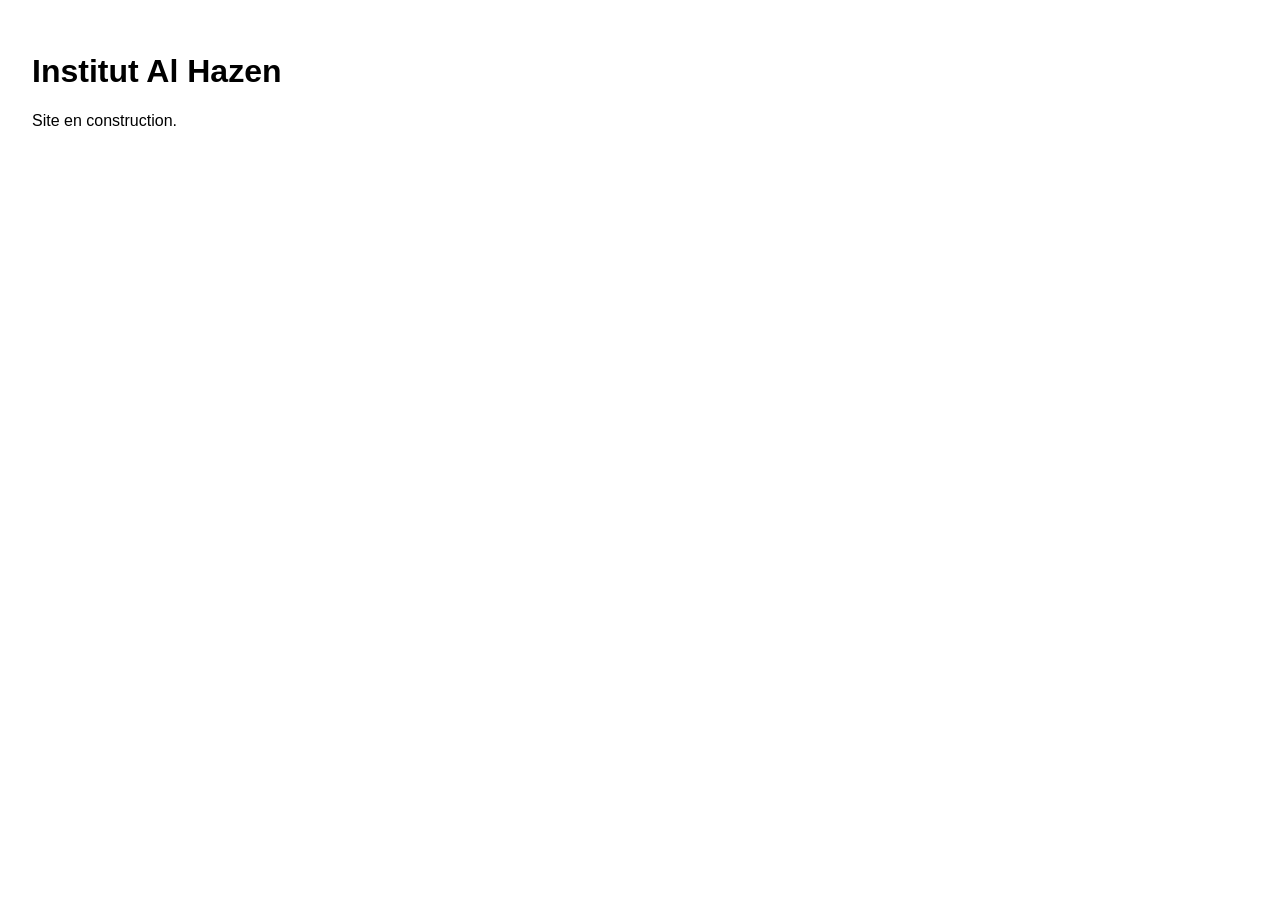
==== index.html @ 48dc9fba "Initial project scaffold" ====
<!DOCTYPE html>
<html lang="fr">
<head>
  <meta charset="UTF-8">
  <meta name="viewport" content="width=device-width, initial-scale=1.0">
  <title>Institut Al Hazen</title>
  <link rel="stylesheet" href="css/style.css">
</head>
<body>
  <h1>Institut Al Hazen</h1>
  <p>Site en construction.</p>
  <script src="js/script.js"></script>
</body>
</html>
---- css/style.css ----
body {
  font-family: sans-serif;
  margin: 0;
  padding: 2rem;
}
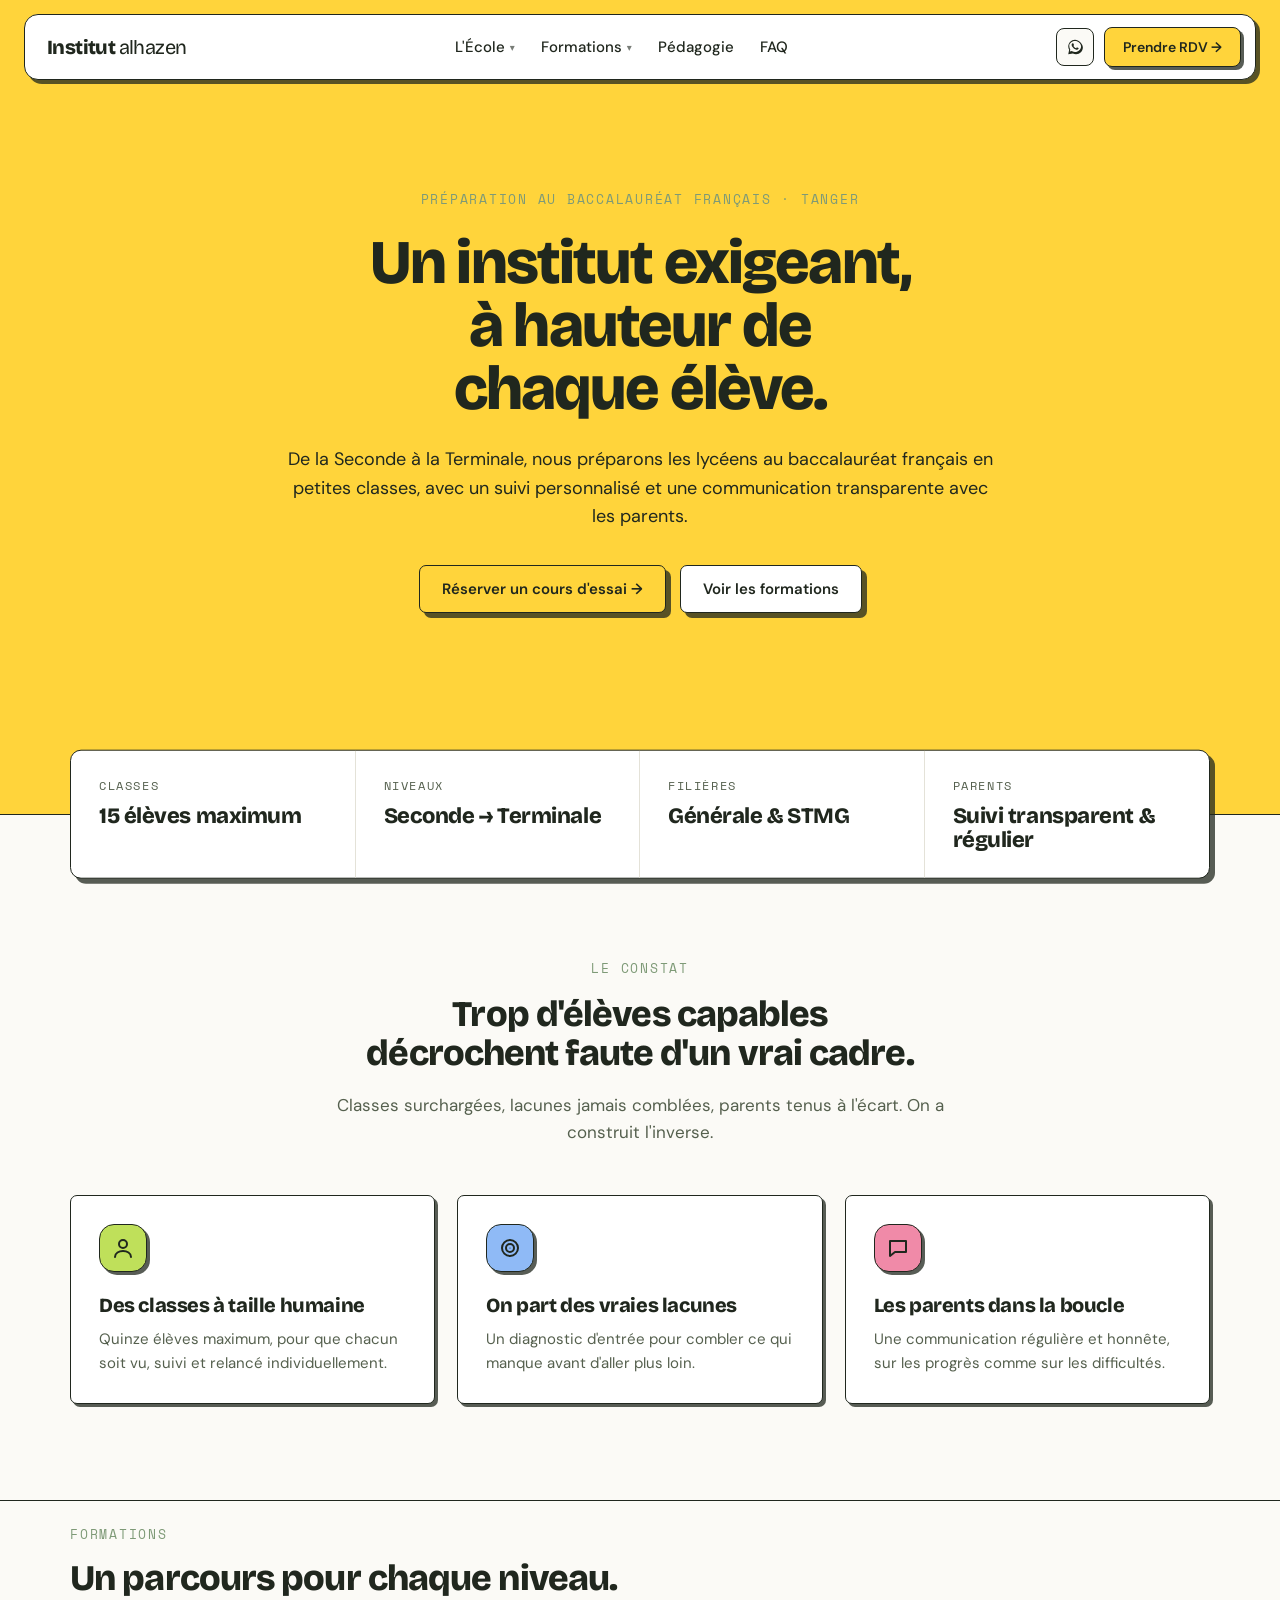
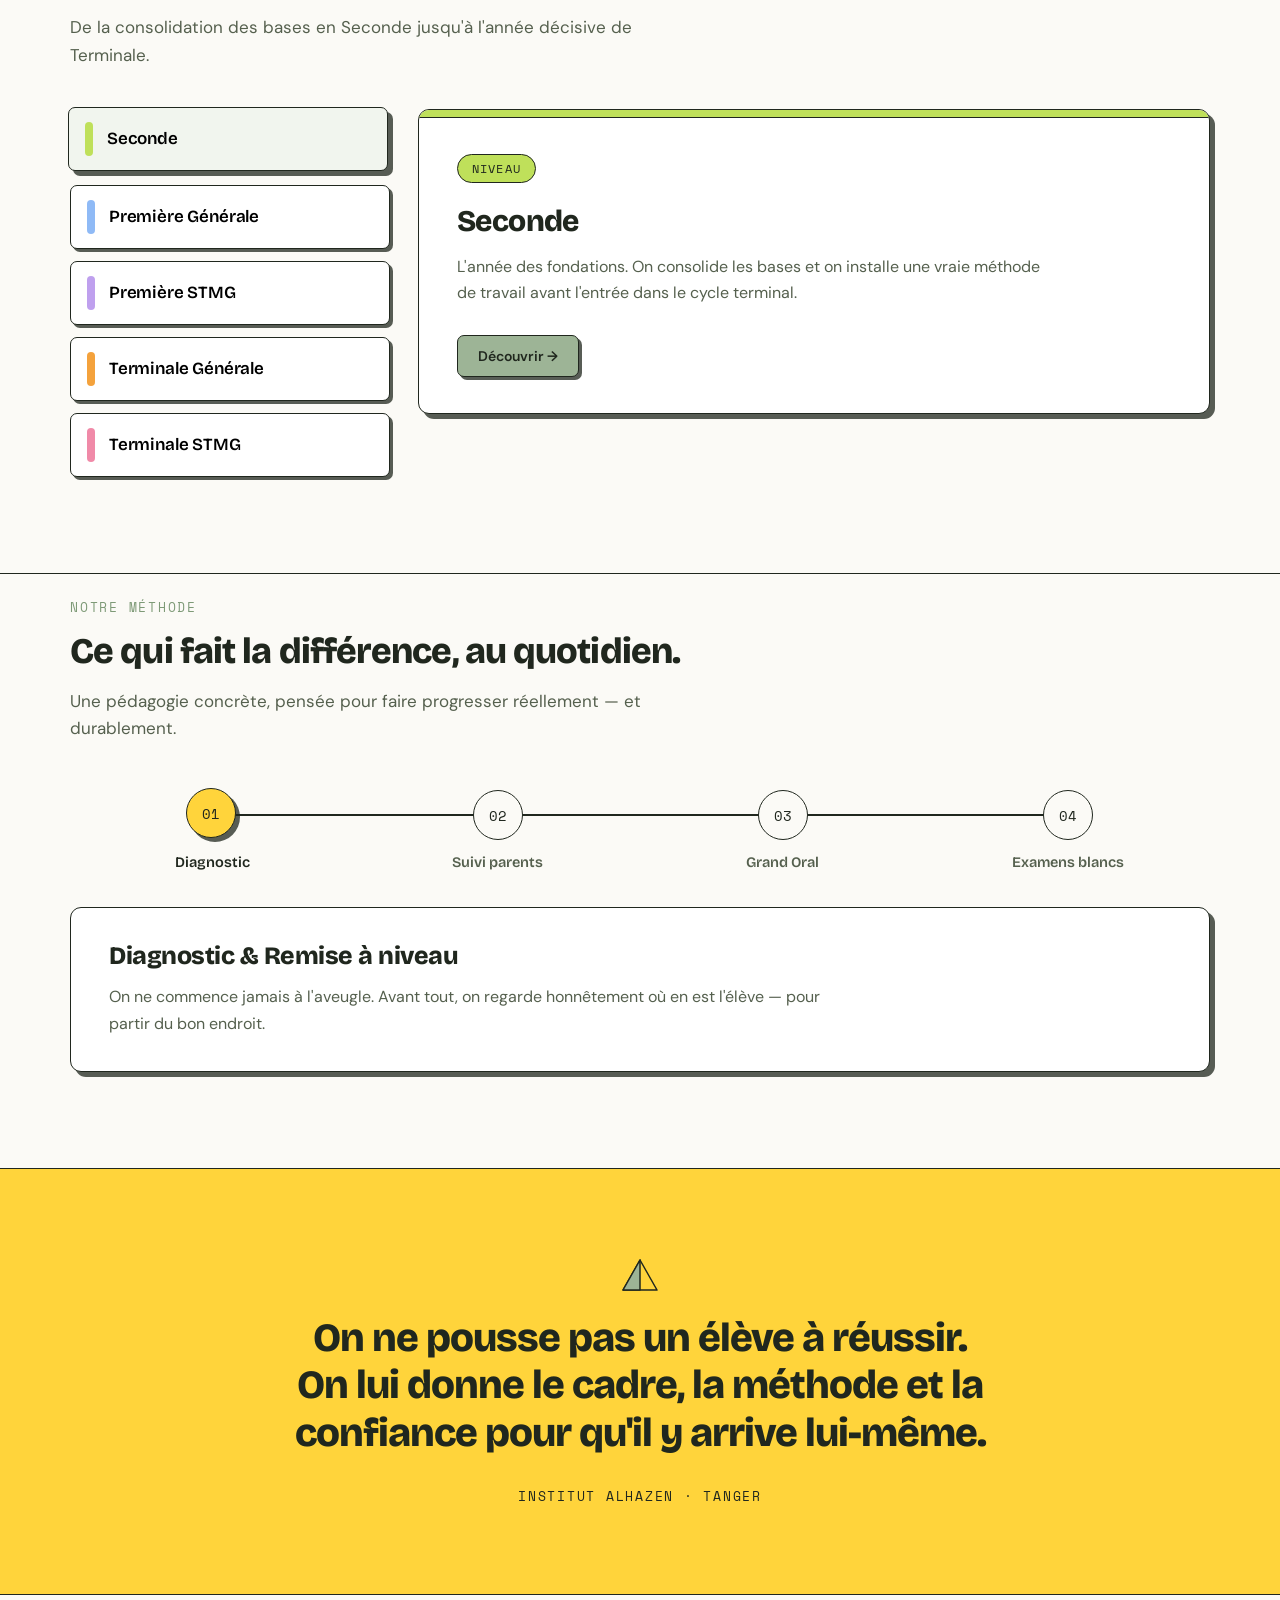
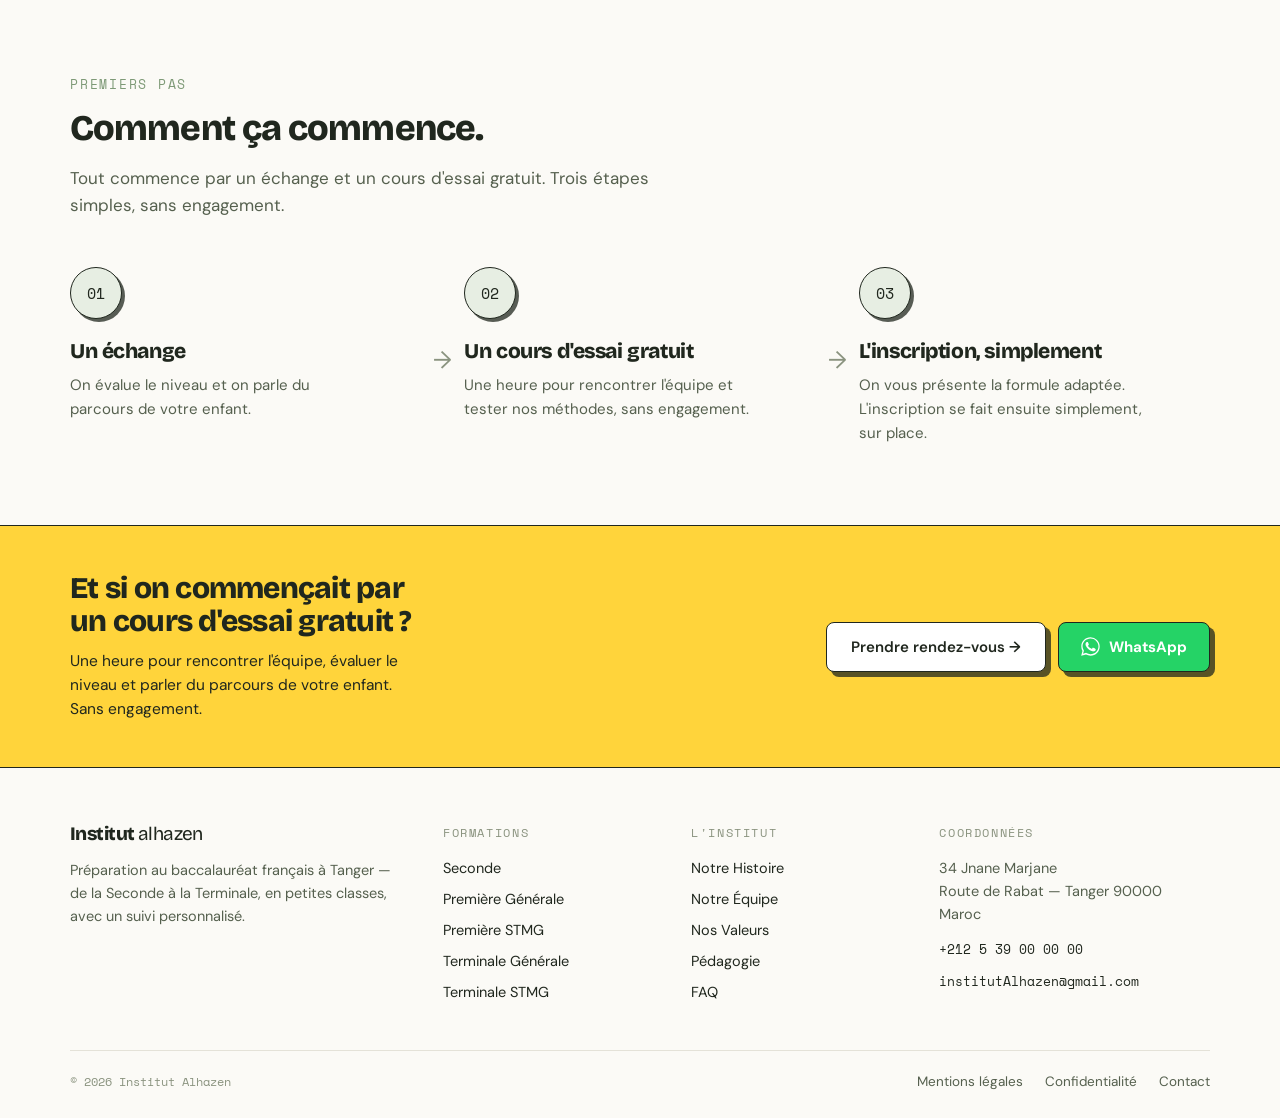
==== commit 4980b5d3: "Implement full site from Claude Design source Converts the 14-page Claude Design canvas export (Inst" ====
--- a/index.html
+++ b/index.html
@@ -1,14 +1,327 @@
 <!DOCTYPE html>
 <html lang="fr">
 <head>
-  <meta charset="UTF-8">
-  <meta name="viewport" content="width=device-width, initial-scale=1.0">
-  <title>Institut Al Hazen</title>
-  <link rel="stylesheet" href="css/style.css">
+<meta charset="utf-8">
+<meta name="viewport" content="width=device-width, initial-scale=1">
+<title>Institut Alhazen — Préparation au baccalauréat français à Tanger</title>
+<link rel="preconnect" href="https://fonts.googleapis.com">
+<link rel="preconnect" href="https://fonts.gstatic.com" crossorigin>
+<link href="https://fonts.googleapis.com/css2?family=Bricolage+Grotesque:opsz,wght@12..96,400;12..96,600;12..96,800&family=DM+Sans:opsz,wght@9..40,300;9..40,400;9..40,500;9..40,700&family=Space+Mono:wght@400;700&display=swap" rel="stylesheet">
+<link rel="stylesheet" href="css/style.css">
 </head>
 <body>
-  <h1>Institut Al Hazen</h1>
-  <p>Site en construction.</p>
-  <script src="js/script.js"></script>
+<div style="min-height:100vh;">
+
+  <!-- ============ HEADER ============ -->
+  <div style="position:sticky;top:0;z-index:50;background:transparent;padding:14px 24px;"><header style="display:flex;align-items:center;justify-content:space-between;gap:24px;padding:12px 14px 12px 22px;background:#FFFFFF;border:1.5px solid #20271E;border-radius:14px;box-shadow:4px 4px 0 rgba(32,39,30,.75);max-width:1300px;margin:0 auto;">
+    <a href="index.html" class="brand" style="display:flex;align-items:center;gap:11px;text-decoration:none;color:#20271E;">
+      <span style="display:inline-flex;align-items:baseline;font-family:'Bricolage Grotesque',sans-serif;line-height:1;letter-spacing:-0.03em;font-size:20px;"><span style="font-weight:800;">Institut&nbsp;</span><span style="font-weight:400;">alhazen</span></span>
+    </a>
+    <nav style="display:flex;align-items:center;gap:26px;">
+      <div class="navdd" style="position:relative;">
+        <a href="ecole.html" class="navdd-trigger" style="display:flex;align-items:center;gap:5px;font-size:15px;font-weight:500;cursor:pointer;color:#20271E;text-decoration:none;">L'École <span class="navdd-caret" style="font-size:10px;opacity:.6;">▾</span></a>
+        <div class="navdd-menu" style="position:absolute;top:100%;left:50%;transform:translateX(-50%) translateY(8px);padding-top:14px;">
+          <div style="background:#FFFFFF;border:1.5px solid #20271E;border-radius:11px;box-shadow:5px 5px 0 rgba(32,39,30,.18);padding:8px;min-width:236px;display:flex;flex-direction:column;gap:2px;">
+            <a href="notre-histoire.html" class="navdd-item" style="display:block;font-family:'DM Sans',sans-serif;font-size:14.5px;font-weight:500;color:#20271E;text-decoration:none;padding:9px 12px;border-radius:7px;white-space:nowrap;">Notre histoire</a>
+            <a href="notre-equipe.html" class="navdd-item" style="display:block;font-family:'DM Sans',sans-serif;font-size:14.5px;font-weight:500;color:#20271E;text-decoration:none;padding:9px 12px;border-radius:7px;white-space:nowrap;">Notre équipe</a>
+            <a href="nos-valeurs.html" class="navdd-item" style="display:block;font-family:'DM Sans',sans-serif;font-size:14.5px;font-weight:500;color:#20271E;text-decoration:none;padding:9px 12px;border-radius:7px;white-space:nowrap;">Nos valeurs</a>
+          </div>
+        </div>
+      </div>
+      <div class="navdd" style="position:relative;">
+        <a href="formations.html" class="navdd-trigger" style="display:flex;align-items:center;gap:5px;font-size:15px;font-weight:500;cursor:pointer;color:#20271E;text-decoration:none;">Formations <span class="navdd-caret" style="font-size:10px;opacity:.6;">▾</span></a>
+        <div class="navdd-menu" style="position:absolute;top:100%;left:50%;transform:translateX(-50%) translateY(8px);padding-top:14px;">
+          <div style="background:#FFFFFF;border:1.5px solid #20271E;border-radius:11px;box-shadow:5px 5px 0 rgba(32,39,30,.18);padding:8px;min-width:236px;display:flex;flex-direction:column;gap:2px;">
+            <a href="formation.html" class="navdd-item" style="display:block;font-family:'DM Sans',sans-serif;font-size:14.5px;font-weight:500;color:#20271E;text-decoration:none;padding:9px 12px;border-radius:7px;white-space:nowrap;">Seconde</a>
+            <a href="formation.html" class="navdd-item" style="display:block;font-family:'DM Sans',sans-serif;font-size:14.5px;font-weight:500;color:#20271E;text-decoration:none;padding:9px 12px;border-radius:7px;white-space:nowrap;">Première</a>
+            <a href="formation.html" class="navdd-item" style="display:block;font-family:'DM Sans',sans-serif;font-size:14.5px;font-weight:500;color:#20271E;text-decoration:none;padding:9px 12px;border-radius:7px;white-space:nowrap;">Terminale</a>
+            <a href="formations.html" class="navdd-item" style="display:block;font-family:'DM Sans',sans-serif;font-size:14.5px;font-weight:500;color:#20271E;text-decoration:none;padding:9px 12px;border-radius:7px;white-space:nowrap;">Toutes les formations</a>
+          </div>
+        </div>
+      </div>
+      <a href="pedagogie.html" style="display:flex;align-items:center;gap:5px;font-size:15px;font-weight:500;cursor:pointer;color:#20271E;text-decoration:none;">Pédagogie</a>
+      <a href="faq.html" style="font-size:15px;font-weight:500;cursor:pointer;color:#20271E;text-decoration:none;">FAQ</a>
+    </nav>
+    <div style="display:flex;align-items:center;gap:10px;">
+        <a href="https://wa.me/212539000000" target="_blank" rel="noopener" class="ghost-ico" title="WhatsApp" aria-label="WhatsApp" style="display:inline-flex;align-items:center;justify-content:center;width:38px;height:38px;background:#FBFAF6;border:1.5px solid #20271E;border-radius:8px;cursor:pointer;text-decoration:none;"><svg width="18" height="18" viewBox="0 0 32 32" fill="#20271E" aria-hidden="true"><path d="M16 3C9.4 3 4 8.4 4 15c0 2.1.6 4.2 1.6 6L4 29l8.2-1.6c1.7.9 3.6 1.4 5.6 1.4h.2c6.6 0 12-5.4 12-12S22.6 3 16 3zm0 21.8c-1.8 0-3.5-.5-5-1.4l-.4-.2-3.7.7.7-3.6-.2-.4c-1-1.6-1.5-3.4-1.5-5.3C5.2 9.9 10 5.2 16 5.2S26.8 9.9 26.8 15 22 24.8 16 24.8z"/><path d="M22.1 17.7c-.3-.2-1.9-.9-2.2-1-.3-.1-.5-.2-.7.2-.2.3-.8 1-.9 1.1-.2.2-.3.2-.6.1-.3-.2-1.4-.5-2.6-1.6-.9-.8-1.6-1.8-1.8-2.2-.2-.3 0-.5.1-.6.1-.1.3-.3.4-.5.1-.2.2-.3.3-.5.1-.2 0-.4 0-.5-.1-.2-.7-1.7-1-2.3-.2-.6-.5-.5-.7-.5h-.6c-.2 0-.5.1-.8.4-.3.3-1 1-1 2.5s1.1 2.9 1.2 3.1c.2.2 2.2 3.3 5.3 4.7.7.3 1.3.5 1.7.6.7.2 1.4.2 1.9.1.6-.1 1.9-.8 2.1-1.5.3-.7.3-1.4.2-1.5-.1-.1-.3-.2-.6-.3z"/></svg></a>
+        <a class="btn-press" href="contact.html" style="font-family:'DM Sans',sans-serif;font-size:14px;font-weight:600;color:#20271E;background:#FFD43B;border:1.5px solid #20271E;border-radius:8px;padding:10px 18px;--s:3px;box-shadow:3px 3px 0 rgba(32,39,30,.75);cursor:pointer;text-decoration:none;">Prendre RDV &rarr;</a>
+      </div>
+  </header></div>
+
+  <!-- ============ HERO ============ -->
+  <section style="background:#FFD43B;border-bottom:1.5px solid #20271E;padding:193px 28px 0;margin-top:-97px;">
+    <div style="max-width:1140px;margin:0 auto;text-align:center;">
+      <div style="font-family:'Space Mono',monospace;font-size:12.5px;text-transform:uppercase;letter-spacing:0.14em;color:#7E9A77;margin-bottom:22px;">Préparation au baccalauréat français · Tanger</div>
+      <h1 style="font-family:'Bricolage Grotesque',sans-serif;font-weight:800;font-size:62px;line-height:1.02;letter-spacing:-0.03em;margin:0 auto;max-width:14ch;text-wrap:balance;">Un institut exigeant, à hauteur de chaque élève.</h1>
+      <p style="font-family:'DM Sans',sans-serif;font-weight:400;font-size:18px;line-height:1.6;color:#20271E;max-width:62ch;margin:24px auto 0;text-wrap:pretty;">De la Seconde à la Terminale, nous préparons les lycéens au baccalauréat français en petites classes, avec un suivi personnalisé et une communication transparente avec les parents.</p>
+      <div style="display:flex;justify-content:center;gap:14px;margin-top:34px;">
+        <a class="btn-press" href="contact.html" style="display:inline-block;text-decoration:none;font-family:'DM Sans',sans-serif;font-size:15px;font-weight:600;color:#20271E;background:#FFD43B;border:1.5px solid #20271E;border-radius:7px;padding:13px 22px;--s:5px;box-shadow:5px 5px 0 rgba(32,39,30,.75);cursor:pointer;">Réserver un cours d'essai →</a>
+        <a class="btn-press" href="formations.html" style="display:inline-block;text-decoration:none;font-family:'DM Sans',sans-serif;font-size:15px;font-weight:600;color:#20271E;background:#FFFFFF;border:1.5px solid #20271E;border-radius:7px;padding:13px 22px;--s:5px;box-shadow:5px 5px 0 rgba(32,39,30,.75);cursor:pointer;">Voir les formations</a>
+      </div>
+    </div>
+    <div style="max-width:1140px;margin:72px auto 0;transform:translateY(50%);">
+      <div style="display:grid;grid-template-columns:repeat(4,1fr);background:#FFFFFF;border:1.5px solid #20271E;border-radius:11px;--s:5px;box-shadow:5px 5px 0 rgba(32,39,30,.75);overflow:hidden;">
+        <div style="padding:26px 28px;border-right:1px solid #E4E2D8;">
+          <div style="font-family:'Space Mono',monospace;font-size:11.5px;text-transform:uppercase;letter-spacing:0.14em;color:#55604E;margin-bottom:10px;">Classes</div>
+          <div style="font-family:'Bricolage Grotesque',sans-serif;font-weight:800;font-size:22px;line-height:1.1;letter-spacing:-0.02em;">15 élèves maximum</div>
+        </div>
+        <div style="padding:26px 28px;border-right:1px solid #E4E2D8;">
+          <div style="font-family:'Space Mono',monospace;font-size:11.5px;text-transform:uppercase;letter-spacing:0.14em;color:#55604E;margin-bottom:10px;">Niveaux</div>
+          <div style="font-family:'Bricolage Grotesque',sans-serif;font-weight:800;font-size:22px;line-height:1.1;letter-spacing:-0.02em;">Seconde → Terminale</div>
+        </div>
+        <div style="padding:26px 28px;border-right:1px solid #E4E2D8;">
+          <div style="font-family:'Space Mono',monospace;font-size:11.5px;text-transform:uppercase;letter-spacing:0.14em;color:#55604E;margin-bottom:10px;">Filières</div>
+          <div style="font-family:'Bricolage Grotesque',sans-serif;font-weight:800;font-size:22px;line-height:1.1;letter-spacing:-0.02em;">Générale &amp; STMG</div>
+        </div>
+        <div style="padding:26px 28px;">
+          <div style="font-family:'Space Mono',monospace;font-size:11.5px;text-transform:uppercase;letter-spacing:0.14em;color:#55604E;margin-bottom:10px;">Parents</div>
+          <div style="font-family:'Bricolage Grotesque',sans-serif;font-weight:800;font-size:22px;line-height:1.1;letter-spacing:-0.02em;">Suivi transparent &amp; régulier</div>
+        </div>
+      </div>
+    </div>
+  </section>
+  <div style="height:120px;"></div>
+
+  <!-- ============ LE CONSTAT ============ -->
+  <section style="padding:24px 28px 96px;">
+    <div style="max-width:760px;margin:0 auto;text-align:center;">
+      <div style="font-family:'Space Mono',monospace;font-size:12.5px;text-transform:uppercase;letter-spacing:0.14em;color:#7E9A77;margin-bottom:18px;">Le constat</div>
+      <h2 style="font-family:'Bricolage Grotesque',sans-serif;font-weight:800;font-size:36px;line-height:1.08;letter-spacing:-0.025em;margin:0;text-wrap:balance;">Trop d'élèves capables décrochent faute d'un vrai cadre.</h2>
+      <p style="font-family:'DM Sans',sans-serif;font-weight:400;font-size:17px;line-height:1.6;color:#55604E;max-width:60ch;margin:18px auto 0;text-wrap:pretty;">Classes surchargées, lacunes jamais comblées, parents tenus à l'écart. On a construit l'inverse.</p>
+    </div>
+    <div style="display:grid;grid-template-columns:repeat(3,1fr);gap:22px;max-width:1140px;margin:48px auto 0;">
+      <div style="background:#FFFFFF;border:1.5px solid #20271E;border-radius:7px;--s:3px;box-shadow:3px 3px 0 rgba(32,39,30,.75);padding:28px;">
+        <div style="display:inline-flex;align-items:center;justify-content:center;width:48px;height:48px;background:#BFE05A;border:1.5px solid #20271E;border-radius:15px;--s:3px;box-shadow:3px 3px 0 rgba(32,39,30,.75);color:#20271E;margin-bottom:22px;">
+          <svg viewBox="0 0 24 24" style="width:24px;height:24px;fill:none;stroke:currentColor;stroke-width:2;stroke-linecap:round;stroke-linejoin:round;"><circle cx="12" cy="8" r="4"/><path d="M4 21c0-4 4-6 8-6s8 2 8 6"/></svg>
+        </div>
+        <h3 style="font-family:'Bricolage Grotesque',sans-serif;font-weight:800;font-size:20px;line-height:1.15;letter-spacing:-0.02em;margin:0 0 10px;">Des classes à taille humaine</h3>
+        <p style="font-family:'DM Sans',sans-serif;font-weight:400;font-size:15px;line-height:1.6;color:#55604E;margin:0;">Quinze élèves maximum, pour que chacun soit vu, suivi et relancé individuellement.</p>
+      </div>
+      <div style="background:#FFFFFF;border:1.5px solid #20271E;border-radius:7px;--s:3px;box-shadow:3px 3px 0 rgba(32,39,30,.75);padding:28px;">
+        <div style="display:inline-flex;align-items:center;justify-content:center;width:48px;height:48px;background:#8FBAF6;border:1.5px solid #20271E;border-radius:15px;--s:3px;box-shadow:3px 3px 0 rgba(32,39,30,.75);color:#20271E;margin-bottom:22px;">
+          <svg viewBox="0 0 24 24" style="width:24px;height:24px;fill:none;stroke:currentColor;stroke-width:2;stroke-linecap:round;stroke-linejoin:round;"><circle cx="12" cy="12" r="8"/><circle cx="12" cy="12" r="4"/><circle cx="12" cy="12" r="0.6" fill="currentColor" stroke="none"/></svg>
+        </div>
+        <h3 style="font-family:'Bricolage Grotesque',sans-serif;font-weight:800;font-size:20px;line-height:1.15;letter-spacing:-0.02em;margin:0 0 10px;">On part des vraies lacunes</h3>
+        <p style="font-family:'DM Sans',sans-serif;font-weight:400;font-size:15px;line-height:1.6;color:#55604E;margin:0;">Un diagnostic d'entrée pour combler ce qui manque avant d'aller plus loin.</p>
+      </div>
+      <div style="background:#FFFFFF;border:1.5px solid #20271E;border-radius:7px;--s:3px;box-shadow:3px 3px 0 rgba(32,39,30,.75);padding:28px;">
+        <div style="display:inline-flex;align-items:center;justify-content:center;width:48px;height:48px;background:#F08AA8;border:1.5px solid #20271E;border-radius:15px;--s:3px;box-shadow:3px 3px 0 rgba(32,39,30,.75);color:#20271E;margin-bottom:22px;">
+          <svg viewBox="0 0 24 24" style="width:24px;height:24px;fill:none;stroke:currentColor;stroke-width:2;stroke-linecap:round;stroke-linejoin:round;"><path d="M4 5h16v11H9l-5 4z"/></svg>
+        </div>
+        <h3 style="font-family:'Bricolage Grotesque',sans-serif;font-weight:800;font-size:20px;line-height:1.15;letter-spacing:-0.02em;margin:0 0 10px;">Les parents dans la boucle</h3>
+        <p style="font-family:'DM Sans',sans-serif;font-weight:400;font-size:15px;line-height:1.6;color:#55604E;margin:0;">Une communication régulière et honnête, sur les progrès comme sur les difficultés.</p>
+      </div>
+    </div>
+  </section>
+
+  <!-- ============ FORMATIONS (interactif) ============ -->
+  <section style="padding:24px 28px 96px;background:#FBFAF6;border-top:1.5px solid #20271E;">
+    <div style="max-width:1140px;margin:0 auto;">
+      <div style="max-width:640px;margin-bottom:40px;">
+        <div style="font-family:'Space Mono',monospace;font-size:12.5px;text-transform:uppercase;letter-spacing:0.14em;color:#7E9A77;margin-bottom:16px;">Formations</div>
+        <h2 style="font-family:'Bricolage Grotesque',sans-serif;font-weight:800;font-size:36px;line-height:1.08;letter-spacing:-0.025em;margin:0;">Un parcours pour chaque niveau.</h2>
+        <p style="font-family:'DM Sans',sans-serif;font-weight:400;font-size:17px;line-height:1.6;color:#55604E;margin:16px 0 0;">De la consolidation des bases en Seconde jusqu'à l'année décisive de Terminale.</p>
+      </div>
+      <div style="display:grid;grid-template-columns:320px 1fr;gap:28px;align-items:start;">
+        <div id="formationsMenu" style="display:flex;flex-direction:column;gap:12px;"></div>
+        <div style="background:#FFFFFF;border:1.5px solid #20271E;border-radius:11px;--s:5px;box-shadow:5px 5px 0 rgba(32,39,30,.75);overflow:hidden;min-height:280px;">
+          <div id="formationPanelBar" style="height:8px;background:#BFE05A;border-bottom:1.5px solid #20271E;"></div>
+          <div style="padding:36px 38px;">
+            <span id="formationPanelBadge" style="display:inline-block;font-family:'Space Mono',monospace;font-size:11.5px;text-transform:uppercase;letter-spacing:0.1em;color:#20271E;background:#BFE05A;border:1.5px solid #20271E;border-radius:999px;padding:5px 14px;margin-bottom:22px;">Niveau</span>
+            <h3 id="formationPanelLabel" style="font-family:'Bricolage Grotesque',sans-serif;font-weight:800;font-size:30px;line-height:1.1;letter-spacing:-0.02em;margin:0 0 16px;"></h3>
+            <p id="formationPanelTagline" style="font-family:'DM Sans',sans-serif;font-weight:400;font-size:16px;line-height:1.65;color:#55604E;margin:0 0 28px;max-width:54ch;"></p>
+            <a class="btn-press" href="formation.html" style="font-family:'DM Sans',sans-serif;font-size:14px;font-weight:600;color:#20271E;background:#9DB496;border:1.5px solid #20271E;border-radius:7px;padding:11px 20px;--s:3px;box-shadow:3px 3px 0 rgba(32,39,30,.75);text-decoration:none;display:inline-block;">Découvrir →</a>
+          </div>
+        </div>
+      </div>
+    </div>
+  </section>
+
+  <!-- ============ NOTRE MÉTHODE (interactif) ============ -->
+  <section style="padding:24px 28px 96px;background:#FBFAF6;border-top:1.5px solid #20271E;">
+    <div style="max-width:1140px;margin:0 auto;">
+      <div style="max-width:640px;margin-bottom:48px;">
+        <div style="font-family:'Space Mono',monospace;font-size:12.5px;text-transform:uppercase;letter-spacing:0.14em;color:#7E9A77;margin-bottom:16px;">Notre méthode</div>
+        <h2 style="font-family:'Bricolage Grotesque',sans-serif;font-weight:800;font-size:36px;line-height:1.08;letter-spacing:-0.025em;margin:0;">Ce qui fait la différence, au quotidien.</h2>
+        <p style="font-family:'DM Sans',sans-serif;font-weight:400;font-size:17px;line-height:1.6;color:#55604E;margin:16px 0 0;">Une pédagogie concrète, pensée pour faire progresser réellement — et durablement.</p>
+      </div>
+      <div style="position:relative;margin-bottom:36px;">
+        <div style="position:absolute;top:24px;left:12%;right:12%;height:2px;background:#20271E;"></div>
+        <div id="methodeSteps" style="display:grid;grid-template-columns:repeat(4,1fr);position:relative;"></div>
+      </div>
+      <div style="background:#FFFFFF;border:1.5px solid #20271E;border-radius:11px;--s:5px;box-shadow:5px 5px 0 rgba(32,39,30,.75);padding:34px 38px;min-height:150px;">
+        <h3 id="methodePanelLabel" style="font-family:'Bricolage Grotesque',sans-serif;font-weight:800;font-size:25px;line-height:1.12;letter-spacing:-0.02em;margin:0 0 14px;"></h3>
+        <p id="methodePanelTagline" style="font-family:'DM Sans',sans-serif;font-weight:400;font-size:16px;line-height:1.65;color:#55604E;margin:0;max-width:66ch;"></p>
+      </div>
+    </div>
+  </section>
+
+  <!-- ============ CITATION ============ -->
+  <section style="background:#FFD43B;border-top:1.5px solid #20271E;border-bottom:1.5px solid #20271E;padding:88px 28px;">
+    <div style="max-width:920px;margin:0 auto;text-align:center;">
+      <div style="display:flex;justify-content:center;margin-bottom:22px;">
+        <svg viewBox="0 0 40 36" style="width:40px;height:36px;" aria-hidden="true">
+          <path d="M20 3 L37 33 H3 Z" fill="none" stroke="#20271E" stroke-width="1.5" stroke-linejoin="round"/>
+          <path d="M20 3 L20 33 H3 Z" fill="#9DB496" stroke="#20271E" stroke-width="1.5" stroke-linejoin="round"/>
+        </svg>
+      </div>
+      <blockquote style="font-family:'Bricolage Grotesque',sans-serif;font-weight:800;font-size:40px;line-height:1.18;letter-spacing:-0.025em;color:#20271E;margin:0;text-wrap:balance;">On ne pousse pas un élève à réussir. On lui donne le cadre, la méthode et la confiance pour qu'il y arrive lui-même.</blockquote>
+      <div style="font-family:'Space Mono',monospace;font-size:12.5px;text-transform:uppercase;letter-spacing:0.14em;color:#20271E;margin-top:30px;">Institut Alhazen · Tanger</div>
+    </div>
+  </section>
+
+  <!-- ============ COMMENT ÇA COMMENCE ============ -->
+  <section style="padding:80px 28px;background:#FBFAF6;">
+    <div style="max-width:1140px;margin:0 auto;">
+      <div style="max-width:640px;margin-bottom:48px;">
+        <div style="font-family:'Space Mono',monospace;font-size:12.5px;text-transform:uppercase;letter-spacing:0.14em;color:#7E9A77;margin-bottom:16px;">Premiers pas</div>
+        <h2 style="font-family:'Bricolage Grotesque',sans-serif;font-weight:800;font-size:36px;line-height:1.08;letter-spacing:-0.025em;margin:0;">Comment ça commence.</h2>
+        <p style="font-family:'DM Sans',sans-serif;font-weight:400;font-size:17px;line-height:1.6;color:#55604E;margin:16px 0 0;">Tout commence par un échange et un cours d'essai gratuit. Trois étapes simples, sans engagement.</p>
+      </div>
+      <div style="display:flex;align-items:flex-start;gap:8px;flex-wrap:wrap;">
+        <div style="flex:1;min-width:200px;">
+          <div style="display:inline-flex;align-items:center;justify-content:center;width:52px;height:52px;border-radius:999px;border:1.5px solid #20271E;background:#E7EEE3;font-family:'Space Mono',monospace;font-size:15px;--s:3px;box-shadow:3px 3px 0 rgba(32,39,30,.75);margin-bottom:20px;">01</div>
+          <h3 style="font-family:'Bricolage Grotesque',sans-serif;font-weight:800;font-size:21px;line-height:1.15;letter-spacing:-0.02em;margin:0 0 10px;">Un échange</h3>
+          <p style="font-family:'DM Sans',sans-serif;font-weight:400;font-size:15px;line-height:1.6;color:#55604E;margin:0;max-width:30ch;">On évalue le niveau et on parle du parcours de votre enfant.</p>
+        </div>
+        <div style="flex:none;align-self:center;font-size:24px;color:#8A937F;padding:0 4px;margin-top:6px;">→</div>
+        <div style="flex:1;min-width:200px;">
+          <div style="display:inline-flex;align-items:center;justify-content:center;width:52px;height:52px;border-radius:999px;border:1.5px solid #20271E;background:#E7EEE3;font-family:'Space Mono',monospace;font-size:15px;--s:3px;box-shadow:3px 3px 0 rgba(32,39,30,.75);margin-bottom:20px;">02</div>
+          <h3 style="font-family:'Bricolage Grotesque',sans-serif;font-weight:800;font-size:21px;line-height:1.15;letter-spacing:-0.02em;margin:0 0 10px;">Un cours d'essai gratuit</h3>
+          <p style="font-family:'DM Sans',sans-serif;font-weight:400;font-size:15px;line-height:1.6;color:#55604E;margin:0;max-width:30ch;">Une heure pour rencontrer l'équipe et tester nos méthodes, sans engagement.</p>
+        </div>
+        <div style="flex:none;align-self:center;font-size:24px;color:#8A937F;padding:0 4px;margin-top:6px;">→</div>
+        <div style="flex:1;min-width:200px;">
+          <div style="display:inline-flex;align-items:center;justify-content:center;width:52px;height:52px;border-radius:999px;border:1.5px solid #20271E;background:#E7EEE3;font-family:'Space Mono',monospace;font-size:15px;--s:3px;box-shadow:3px 3px 0 rgba(32,39,30,.75);margin-bottom:20px;">03</div>
+          <h3 style="font-family:'Bricolage Grotesque',sans-serif;font-weight:800;font-size:21px;line-height:1.15;letter-spacing:-0.02em;margin:0 0 10px;">L'inscription, simplement</h3>
+          <p style="font-family:'DM Sans',sans-serif;font-weight:400;font-size:15px;line-height:1.6;color:#55604E;margin:0;max-width:30ch;">On vous présente la formule adaptée. L'inscription se fait ensuite simplement, sur place.</p>
+        </div>
+      </div>
+    </div>
+  </section>
+
+  <!-- ============ FOOTER ============ -->
+  <footer style="border-top:1.5px solid #20271E;background:#FBFAF6;">
+    <div style="background:#FFD43B;border-bottom:1.5px solid #20271E;padding:46px 28px;">
+      <div style="max-width:1140px;margin:0 auto;display:flex;align-items:center;justify-content:space-between;gap:32px;flex-wrap:wrap;">
+        <div style="max-width:32ch;">
+          <h2 style="font-family:'Bricolage Grotesque',sans-serif;font-weight:800;font-size:30px;line-height:1.08;letter-spacing:-0.025em;color:#20271E;margin:0;text-wrap:balance;">Et si on commen&ccedil;ait par un cours d'essai gratuit&nbsp;?</h2>
+          <p style="font-family:'DM Sans',sans-serif;font-size:15.5px;line-height:1.55;color:#20271E;margin:12px 0 0;text-wrap:pretty;">Une heure pour rencontrer l'&eacute;quipe, &eacute;valuer le niveau et parler du parcours de votre enfant. Sans engagement.</p>
+        </div>
+        <div style="display:flex;gap:12px;flex-wrap:wrap;">
+          <a href="contact.html" class="btn-press" style="display:inline-flex;align-items:center;gap:8px;font-family:'DM Sans',sans-serif;font-size:15px;font-weight:600;color:#20271E;background:#FFFFFF;border:1.5px solid #20271E;border-radius:8px;padding:14px 24px;--s:5px;box-shadow:5px 5px 0 rgba(32,39,30,.75);text-decoration:none;white-space:nowrap;">Prendre rendez-vous &rarr;</a>
+          <a href="https://wa.me/212539000000" target="_blank" rel="noopener" class="btn-press" style="display:inline-flex;align-items:center;gap:9px;font-family:'DM Sans',sans-serif;font-size:15px;font-weight:700;color:#FFFFFF;background:#25D366;border:1.5px solid #20271E;border-radius:8px;padding:14px 22px;--s:5px;box-shadow:5px 5px 0 rgba(32,39,30,.75);text-decoration:none;white-space:nowrap;"><svg viewBox="0 0 32 32" style="width:19px;height:19px;fill:#FFFFFF;"><path d="M16 .4C7.4.4.5 7.3.5 15.9c0 2.8.7 5.4 2 7.8L.3 31.6l8.1-2.1c2.3 1.2 4.9 2 7.6 2h.01c8.6 0 15.5-7 15.5-15.6 0-4.2-1.6-8.1-4.6-11A15.4 15.4 0 0 0 16 .4zm0 28.5h-.01c-2.4 0-4.8-.7-6.9-1.9l-.5-.3-5.1 1.3 1.4-5-.3-.5a12.9 12.9 0 0 1-2-6.9C2.5 8.8 8.6 2.7 16 2.7c3.6 0 6.9 1.4 9.5 3.9 2.5 2.5 3.9 5.9 3.9 9.4 0 7.2-6 13-13.4 13zm7.4-9.7c-.4-.2-2.4-1.2-2.7-1.3-.4-.1-.7-.2-.9.2-.3.4-1 1.3-1.3 1.6-.2.3-.5.3-.9.1-.4-.2-1.7-.6-3.3-2-1.2-1.1-2-2.4-2.3-2.8-.2-.4 0-.6.2-.8.2-.2.4-.5.6-.7.2-.2.3-.4.4-.7.1-.3.1-.5 0-.7-.1-.2-.9-2.2-1.3-3-.3-.8-.7-.7-.9-.7h-.8c-.3 0-.7.1-1.1.5-.4.4-1.5 1.4-1.5 3.5s1.5 4.1 1.7 4.3c.2.3 3 4.6 7.3 6.4 1 .4 1.8.7 2.4.9 1 .3 1.9.3 2.7.2.8-.1 2.4-1 2.8-2 .3-1 .3-1.8.2-2-.1-.2-.4-.3-.8-.5z"></path></svg>WhatsApp</a>
+        </div>
+      </div>
+    </div>
+    <div style="padding:56px 28px 28px;">
+    <div style="max-width:1140px;margin:0 auto;display:grid;grid-template-columns:1.6fr 1fr 1fr 1.3fr;gap:40px;">
+      <div>
+        <div style="display:flex;align-items:center;gap:10px;margin-bottom:16px;">
+          <span style="display:inline-flex;align-items:baseline;font-family:'Bricolage Grotesque',sans-serif;line-height:1;letter-spacing:-0.03em;font-size:19px;"><span style="font-weight:800;">Institut&nbsp;</span><span style="font-weight:400;">alhazen</span></span>
+        </div>
+        <p style="font-family:'DM Sans',sans-serif;font-weight:400;font-size:14.5px;line-height:1.6;color:#55604E;margin:0;max-width:34ch;">Préparation au baccalauréat français à Tanger — de la Seconde à la Terminale, en petites classes, avec un suivi personnalisé.</p>
+      </div>
+      <div>
+        <div style="font-family:'Space Mono',monospace;font-size:11.5px;text-transform:uppercase;letter-spacing:0.14em;color:#8A937F;margin-bottom:16px;">Formations</div>
+        <ul style="list-style:none;margin:0;padding:0;display:flex;flex-direction:column;gap:10px;">
+          <li><a href="formation.html" style="font-family:'DM Sans',sans-serif;font-size:14.5px;color:#20271E;text-decoration:none;">Seconde</a></li>
+          <li><a href="formation.html" style="font-family:'DM Sans',sans-serif;font-size:14.5px;color:#20271E;text-decoration:none;">Première Générale</a></li>
+          <li><a href="formation.html" style="font-family:'DM Sans',sans-serif;font-size:14.5px;color:#20271E;text-decoration:none;">Première STMG</a></li>
+          <li><a href="formation.html" style="font-family:'DM Sans',sans-serif;font-size:14.5px;color:#20271E;text-decoration:none;">Terminale Générale</a></li>
+          <li><a href="formation.html" style="font-family:'DM Sans',sans-serif;font-size:14.5px;color:#20271E;text-decoration:none;">Terminale STMG</a></li>
+        </ul>
+      </div>
+      <div>
+        <div style="font-family:'Space Mono',monospace;font-size:11.5px;text-transform:uppercase;letter-spacing:0.14em;color:#8A937F;margin-bottom:16px;">L'Institut</div>
+        <ul style="list-style:none;margin:0;padding:0;display:flex;flex-direction:column;gap:10px;">
+          <li><a href="notre-histoire.html" style="font-family:'DM Sans',sans-serif;font-size:14.5px;color:#20271E;text-decoration:none;">Notre Histoire</a></li>
+          <li><a href="notre-equipe.html" style="font-family:'DM Sans',sans-serif;font-size:14.5px;color:#20271E;text-decoration:none;">Notre Équipe</a></li>
+          <li><a href="nos-valeurs.html" style="font-family:'DM Sans',sans-serif;font-size:14.5px;color:#20271E;text-decoration:none;">Nos Valeurs</a></li>
+          <li><a href="pedagogie.html" style="font-family:'DM Sans',sans-serif;font-size:14.5px;color:#20271E;text-decoration:none;">Pédagogie</a></li>
+          <li><a href="faq.html" style="font-family:'DM Sans',sans-serif;font-size:14.5px;color:#20271E;text-decoration:none;">FAQ</a></li>
+        </ul>
+      </div>
+      <div>
+        <div style="font-family:'Space Mono',monospace;font-size:11.5px;text-transform:uppercase;letter-spacing:0.14em;color:#8A937F;margin-bottom:16px;">Coordonnées</div>
+        <div style="font-family:'DM Sans',sans-serif;font-size:14.5px;line-height:1.6;color:#55604E;display:flex;flex-direction:column;gap:12px;">
+          <span>34 Jnane Marjane<br>Route de Rabat — Tanger 90000<br>Maroc</span>
+          <span style="font-family:'Space Mono',monospace;font-size:13px;color:#20271E;">+212 5 39 00 00 00</span>
+          <span style="font-family:'Space Mono',monospace;font-size:13px;color:#20271E;">institutAlhazen&#8203;@gmail.com</span>
+        </div>
+      </div>
+    </div>
+    <div style="max-width:1140px;margin:48px auto 0;padding-top:22px;border-top:1px solid #E4E2D8;display:flex;justify-content:space-between;flex-wrap:wrap;gap:14px;">
+      <span style="font-family:'Space Mono',monospace;font-size:12px;color:#8A937F;">© 2026 Institut Alhazen</span>
+      <div style="display:flex;gap:22px;">
+        <a href="#" style="font-family:'DM Sans',sans-serif;font-size:13.5px;color:#55604E;text-decoration:none;">Mentions légales</a>
+        <a href="#" style="font-family:'DM Sans',sans-serif;font-size:13.5px;color:#55604E;text-decoration:none;">Confidentialité</a>
+        <a href="contact.html" style="font-family:'DM Sans',sans-serif;font-size:13.5px;color:#55604E;text-decoration:none;">Contact</a>
+      </div>
+    </div>
+  </div></footer>
+
+</div>
+
+<script>
+const NIVEAUX = [
+  { num: "01", label: "Seconde",            accent: "#BFE05A", tagline: "L'année des fondations. On consolide les bases et on installe une vraie méthode de travail avant l'entrée dans le cycle terminal." },
+  { num: "02", label: "Première Générale",  accent: "#8FBAF6", tagline: "Le moment de la spécialisation. On maîtrise les spécialités choisies et on prépare sereinement les épreuves anticipées et le Grand Oral." },
+  { num: "03", label: "Première STMG",      accent: "#BFA0EE", tagline: "La voie du management et de la gestion. Une filière concrète, encadrée avec rigueur et clarté pour des élèves qui veulent du sens." },
+  { num: "04", label: "Terminale Générale", accent: "#F4A23C", tagline: "L'année décisive. Examens blancs, Grand Oral, accompagnement Parcoursup : on prépare chaque épreuve sérieusement, sans rien laisser au hasard." },
+  { num: "05", label: "Terminale STMG",     accent: "#F08AA8", tagline: "Finaliser le parcours STMG, réussir le bac et préparer sereinement l'entrée dans le supérieur." },
+];
+let formationActive = 0;
+const formationsMenu = document.getElementById('formationsMenu');
+function renderFormationsMenu() {
+  formationsMenu.innerHTML = '';
+  NIVEAUX.forEach((n, i) => {
+    const on = i === formationActive;
+    const btn = document.createElement('button');
+    btn.style.cssText = `display:flex;align-items:center;gap:14px;padding:14px 16px;cursor:pointer;border:1.5px solid #20271E;border-radius:7px;font-family:'DM Sans',sans-serif;background:${on ? '#F1F5EE' : '#FFFFFF'};box-shadow:${on ? '5px 5px 0 rgba(32,39,30,.75)' : '3px 3px 0 rgba(32,39,30,.75)'};transform:${on ? 'translate(-2px,-2px)' : 'none'};transition:all .14s cubic-bezier(.2,.8,.2,1);`;
+    btn.innerHTML = `<span style="width:8px;height:34px;border-radius:4px;flex:none;background:${n.accent};"></span><span style="font-family:'Bricolage Grotesque',sans-serif;font-weight:600;font-size:17px;letter-spacing:-0.01em;text-align:left;">${n.label}</span>`;
+    btn.addEventListener('mouseenter', () => { formationActive = i; renderFormationsMenu(); renderFormationPanel(); });
+    btn.addEventListener('click', () => { formationActive = i; renderFormationsMenu(); renderFormationPanel(); });
+    formationsMenu.appendChild(btn);
+  });
+}
+function renderFormationPanel() {
+  const n = NIVEAUX[formationActive];
+  document.getElementById('formationPanelBar').style.background = n.accent;
+  document.getElementById('formationPanelBadge').style.background = n.accent;
+  document.getElementById('formationPanelLabel').textContent = n.label;
+  document.getElementById('formationPanelTagline').textContent = n.tagline;
+}
+renderFormationsMenu();
+renderFormationPanel();
+
+const PILIERS = [
+  { num: "01", label: "Diagnostic & Remise à niveau", short: "Diagnostic",     tagline: "On ne commence jamais à l'aveugle. Avant tout, on regarde honnêtement où en est l'élève — pour partir du bon endroit." },
+  { num: "02", label: "Suivi des Parents",            short: "Suivi parents", tagline: "Vous n'avez pas à deviner ce qui se passe. On vous tient au courant, clairement et régulièrement, sans que vous ayez à le demander." },
+  { num: "03", label: "Grand Oral & Parcoursup",      short: "Grand Oral",    tagline: "Le bac n'est pas la fin du parcours. On prépare aussi l'après : prendre la parole avec assurance et construire un dossier qui ouvre des portes." },
+  { num: "04", label: "Examens Blancs",               short: "Examens blancs",tagline: "Le jour du bac ne doit surprendre personne. On reproduit les conditions réelles bien avant, pour que l'épreuve devienne une formalité." },
+];
+let methodeActive = 0;
+const methodeSteps = document.getElementById('methodeSteps');
+const sectionBg = "#FFD43B";
+function renderMethodeSteps() {
+  methodeSteps.innerHTML = '';
+  PILIERS.forEach((p, i) => {
+    const on = i === methodeActive;
+    const btn = document.createElement('button');
+    btn.style.cssText = 'display:flex;flex-direction:column;align-items:center;gap:14px;background:transparent;border:none;cursor:pointer;padding:0;';
+    btn.innerHTML = `<span style="display:inline-flex;align-items:center;justify-content:center;width:50px;height:50px;border-radius:999px;border:1.5px solid #20271E;font-family:'Space Mono',monospace;font-size:14px;color:#20271E;background:${on ? sectionBg : '#FBFAF6'};box-shadow:${on ? '4px 4px 0 rgba(32,39,30,.75)' : 'none'};transform:${on ? 'translate(-2px,-2px)' : 'none'};transition:all .14s cubic-bezier(.2,.8,.2,1);">${p.num}</span><span style="font-family:'Bricolage Grotesque',sans-serif;font-weight:600;font-size:14.5px;line-height:1.2;text-align:center;max-width:16ch;color:${on ? '#20271E' : '#55604E'};">${p.short}</span>`;
+    btn.addEventListener('click', () => { methodeActive = i; renderMethodeSteps(); renderMethodePanel(); });
+    methodeSteps.appendChild(btn);
+  });
+}
+function renderMethodePanel() {
+  const p = PILIERS[methodeActive];
+  document.getElementById('methodePanelLabel').textContent = p.label;
+  document.getElementById('methodePanelTagline').textContent = p.tagline;
+}
+renderMethodeSteps();
+renderMethodePanel();
+</script>
 </body>
 </html>
--- a/css/style.css
+++ b/css/style.css
@@ -1,5 +1,28 @@
-body {
-  font-family: sans-serif;
-  margin: 0;
-  padding: 2rem;
-}
+*{box-sizing:border-box;}
+body{margin:0;background:#FBFAF6;font-family:'DM Sans',system-ui,sans-serif;color:#20271E;}
+
+@keyframes hdrFadeIn{from{opacity:0;transform:translateY(-14px)}to{opacity:1;transform:none}}
+header{animation:hdrFadeIn .5s cubic-bezier(.2,.8,.2,1) both;}
+.brand .brand-tile{transition:transform .4s cubic-bezier(.34,1.56,.64,1);}
+.brand:hover .brand-tile{transform:rotate(-8deg) scale(1.08);}
+header nav>a{position:relative;}
+header nav>a::after{content:"";position:absolute;left:0;right:0;bottom:-5px;height:2px;background:#20271E;border-radius:2px;transform:scaleX(0);transform-origin:left;transition:transform .28s cubic-bezier(.2,.8,.2,1);}
+header nav>a:hover::after{transform:scaleX(1);}
+.navdd-trigger{transition:opacity .2s ease;}
+.navdd-menu{opacity:0;visibility:hidden;transition:opacity .22s ease .4s,visibility 0s linear .62s,transform .22s cubic-bezier(.2,.8,.2,1) .4s;z-index:60;}
+.navdd:hover .navdd-menu{opacity:1;visibility:visible;transform:translateX(-50%) translateY(0);transition:opacity .2s ease,visibility 0s,transform .2s cubic-bezier(.2,.8,.2,1);}
+.navdd-caret{transition:transform .25s cubic-bezier(.2,.8,.2,1);display:inline-block;}
+.navdd:hover .navdd-caret{transform:rotate(180deg);}
+.navdd-item{transition:background-color .15s ease,padding-left .15s ease;}
+.navdd-item:hover{background:#FFD43B;padding-left:18px!important;}
+.btn-press{transition:transform .13s cubic-bezier(.3,.7,.4,1),box-shadow .13s cubic-bezier(.3,.7,.4,1)!important;}
+.btn-press:hover{transform:translate(calc(var(--s,4px)*.78),calc(var(--s,4px)*.78));box-shadow:calc(var(--s,4px)*.22) calc(var(--s,4px)*.22) 0 rgba(32,39,30,.75)!important;}
+.btn-press:active{transform:translate(var(--s,4px),var(--s,4px));box-shadow:0 0 0 rgba(32,39,30,.75)!important;}
+.btn-ghost{transition:background-color .18s ease,transform .13s cubic-bezier(.3,.7,.4,1)!important;}
+.btn-ghost:hover{background:#EFF2EC!important;transform:translateY(-1px);}
+.ghost-ico{transition:background-color .18s ease,transform .13s cubic-bezier(.3,.7,.4,1);}
+.ghost-ico:hover{background:#EFF2EC;transform:translateY(-1px);}
+input::placeholder,textarea::placeholder{color:#9AA394;}
+[data-reveal]{opacity:0;transform:translateY(22px);transition:opacity .7s cubic-bezier(.2,.8,.2,1),transform .7s cubic-bezier(.2,.8,.2,1);}
+[data-reveal][data-on]{opacity:1;transform:none;}
+@media (prefers-reduced-motion:reduce){header{animation:none!important}*{transition:none!important}}
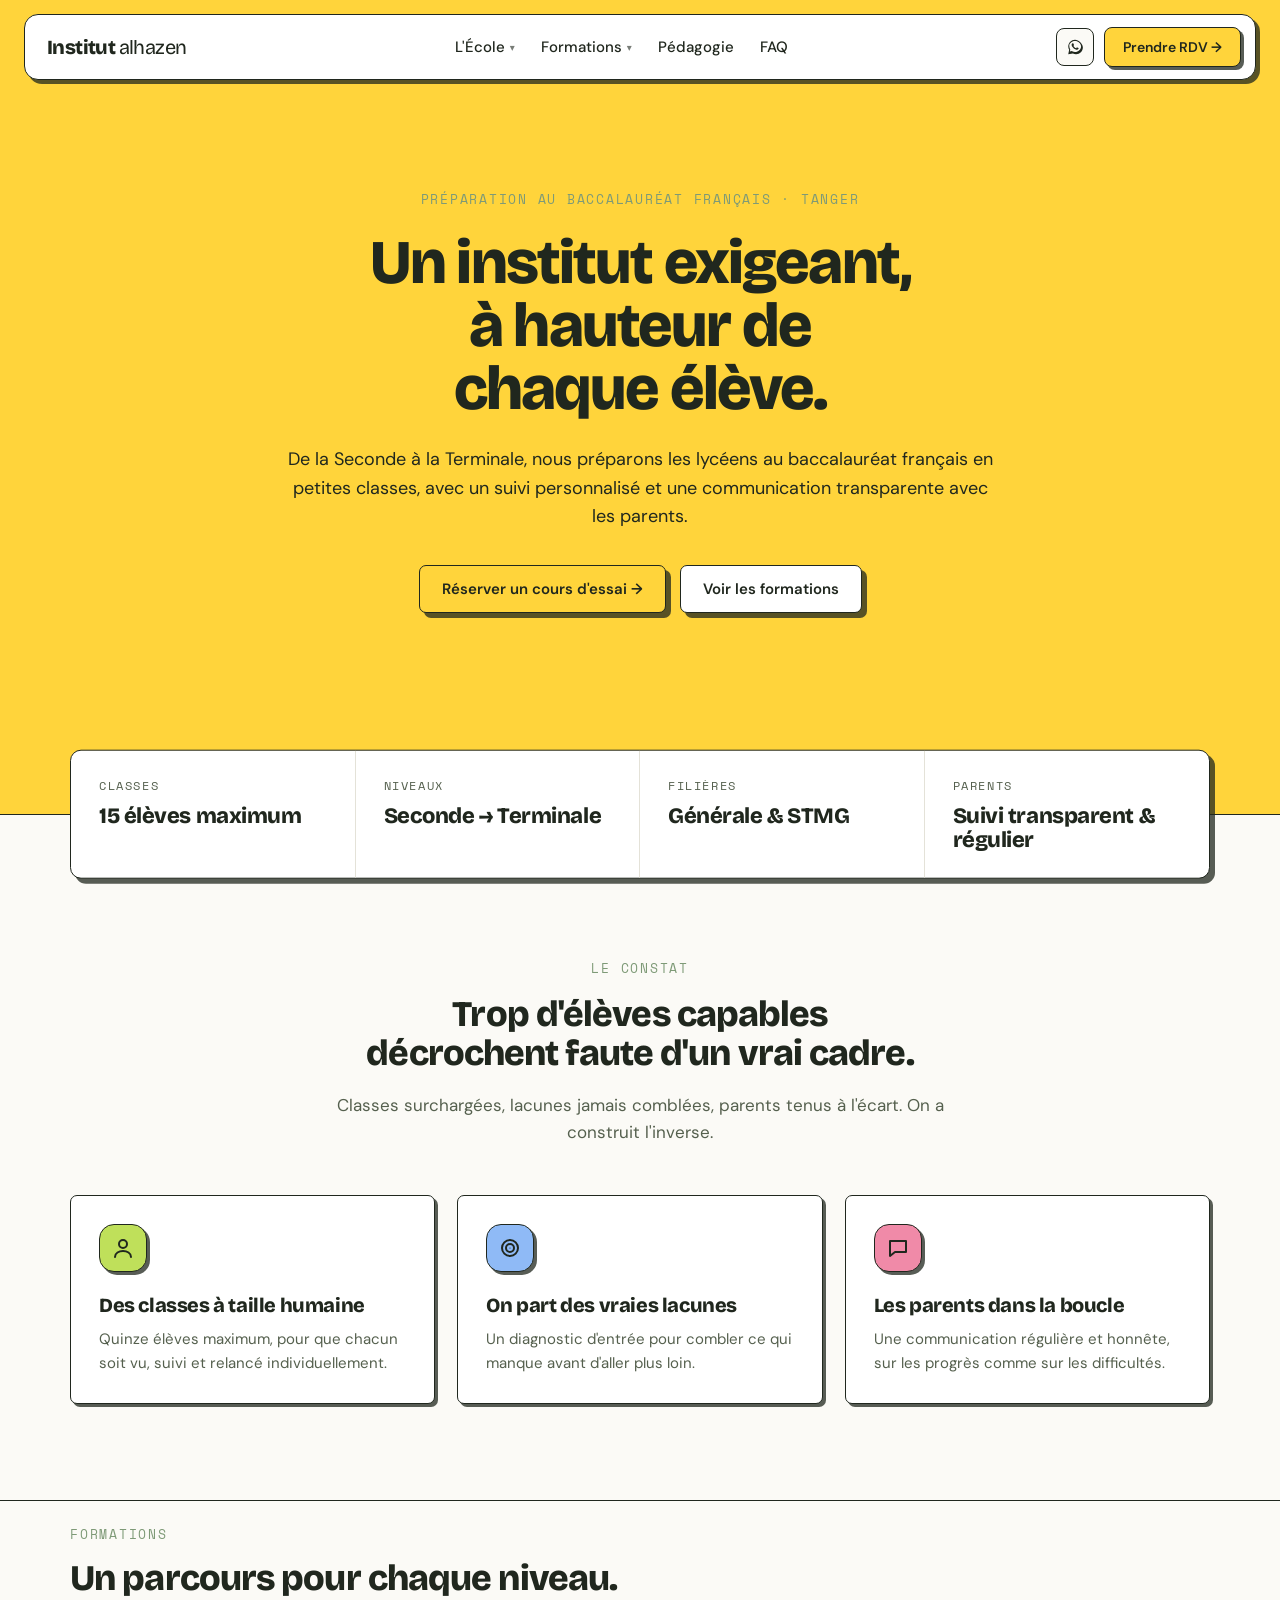
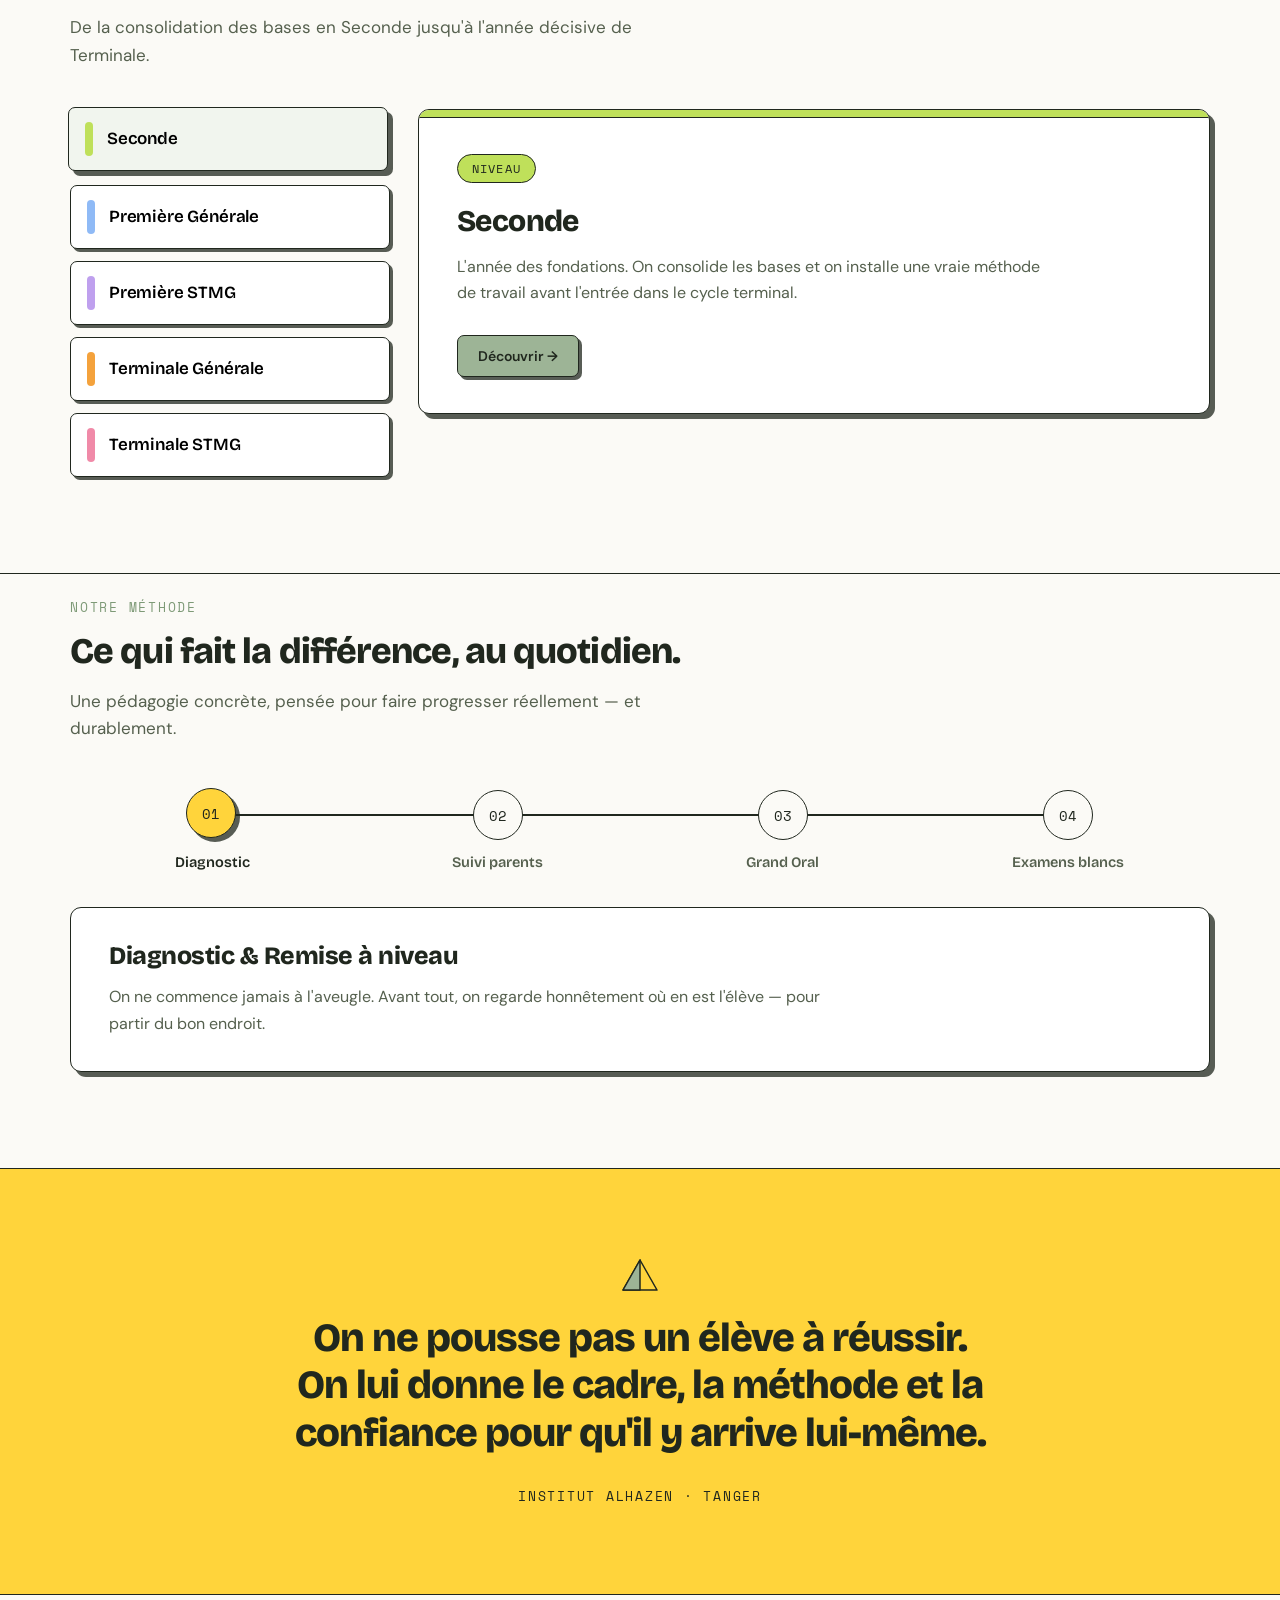
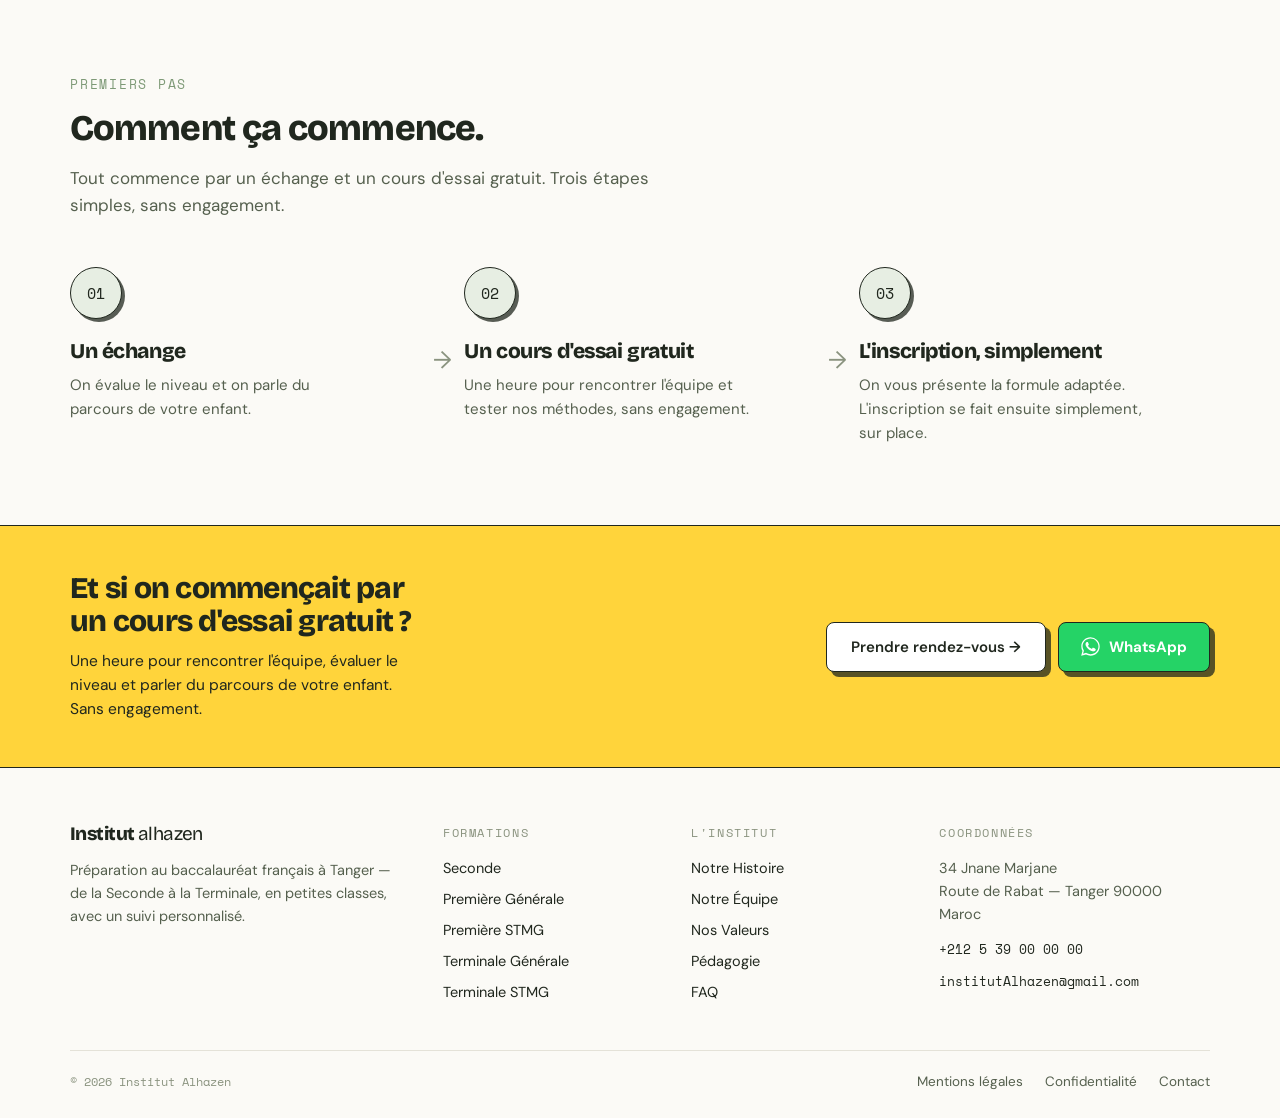
==== commit 5d8bbbf4: "Add responsive CSS and mobile hamburger nav" ====
--- a/index.html
+++ b/index.html
@@ -8,6 +8,7 @@
 <link rel="preconnect" href="https://fonts.gstatic.com" crossorigin>
 <link href="https://fonts.googleapis.com/css2?family=Bricolage+Grotesque:opsz,wght@12..96,400;12..96,600;12..96,800&family=DM+Sans:opsz,wght@9..40,300;9..40,400;9..40,500;9..40,700&family=Space+Mono:wght@400;700&display=swap" rel="stylesheet">
 <link rel="stylesheet" href="css/style.css">
+<link rel="stylesheet" href="css/responsive.css">
 </head>
 <body>
 <div style="min-height:100vh;">
@@ -49,18 +50,18 @@
   </header></div>
 
   <!-- ============ HERO ============ -->
-  <section style="background:#FFD43B;border-bottom:1.5px solid #20271E;padding:193px 28px 0;margin-top:-97px;">
+  <section class="rsp-hero-section" style="background:#FFD43B;border-bottom:1.5px solid #20271E;padding:193px 28px 0;margin-top:-97px;">
     <div style="max-width:1140px;margin:0 auto;text-align:center;">
       <div style="font-family:'Space Mono',monospace;font-size:12.5px;text-transform:uppercase;letter-spacing:0.14em;color:#7E9A77;margin-bottom:22px;">Préparation au baccalauréat français · Tanger</div>
-      <h1 style="font-family:'Bricolage Grotesque',sans-serif;font-weight:800;font-size:62px;line-height:1.02;letter-spacing:-0.03em;margin:0 auto;max-width:14ch;text-wrap:balance;">Un institut exigeant, à hauteur de chaque élève.</h1>
+      <h1 class="rsp-h1" style="font-family:'Bricolage Grotesque',sans-serif;font-weight:800;font-size:62px;line-height:1.02;letter-spacing:-0.03em;margin:0 auto;max-width:14ch;text-wrap:balance;">Un institut exigeant, à hauteur de chaque élève.</h1>
       <p style="font-family:'DM Sans',sans-serif;font-weight:400;font-size:18px;line-height:1.6;color:#20271E;max-width:62ch;margin:24px auto 0;text-wrap:pretty;">De la Seconde à la Terminale, nous préparons les lycéens au baccalauréat français en petites classes, avec un suivi personnalisé et une communication transparente avec les parents.</p>
-      <div style="display:flex;justify-content:center;gap:14px;margin-top:34px;">
+      <div class="rsp-hero-cta" style="display:flex;justify-content:center;gap:14px;margin-top:34px;">
         <a class="btn-press" href="contact.html" style="display:inline-block;text-decoration:none;font-family:'DM Sans',sans-serif;font-size:15px;font-weight:600;color:#20271E;background:#FFD43B;border:1.5px solid #20271E;border-radius:7px;padding:13px 22px;--s:5px;box-shadow:5px 5px 0 rgba(32,39,30,.75);cursor:pointer;">Réserver un cours d'essai →</a>
         <a class="btn-press" href="formations.html" style="display:inline-block;text-decoration:none;font-family:'DM Sans',sans-serif;font-size:15px;font-weight:600;color:#20271E;background:#FFFFFF;border:1.5px solid #20271E;border-radius:7px;padding:13px 22px;--s:5px;box-shadow:5px 5px 0 rgba(32,39,30,.75);cursor:pointer;">Voir les formations</a>
       </div>
     </div>
     <div style="max-width:1140px;margin:72px auto 0;transform:translateY(50%);">
-      <div style="display:grid;grid-template-columns:repeat(4,1fr);background:#FFFFFF;border:1.5px solid #20271E;border-radius:11px;--s:5px;box-shadow:5px 5px 0 rgba(32,39,30,.75);overflow:hidden;">
+      <div class="rsp-stats-bandeau" style="display:grid;grid-template-columns:repeat(4,1fr);background:#FFFFFF;border:1.5px solid #20271E;border-radius:11px;--s:5px;box-shadow:5px 5px 0 rgba(32,39,30,.75);overflow:hidden;">
         <div style="padding:26px 28px;border-right:1px solid #E4E2D8;">
           <div style="font-family:'Space Mono',monospace;font-size:11.5px;text-transform:uppercase;letter-spacing:0.14em;color:#55604E;margin-bottom:10px;">Classes</div>
           <div style="font-family:'Bricolage Grotesque',sans-serif;font-weight:800;font-size:22px;line-height:1.1;letter-spacing:-0.02em;">15 élèves maximum</div>
@@ -86,10 +87,10 @@
   <section style="padding:24px 28px 96px;">
     <div style="max-width:760px;margin:0 auto;text-align:center;">
       <div style="font-family:'Space Mono',monospace;font-size:12.5px;text-transform:uppercase;letter-spacing:0.14em;color:#7E9A77;margin-bottom:18px;">Le constat</div>
-      <h2 style="font-family:'Bricolage Grotesque',sans-serif;font-weight:800;font-size:36px;line-height:1.08;letter-spacing:-0.025em;margin:0;text-wrap:balance;">Trop d'élèves capables décrochent faute d'un vrai cadre.</h2>
+      <h2 class="rsp-h2" style="font-family:'Bricolage Grotesque',sans-serif;font-weight:800;font-size:36px;line-height:1.08;letter-spacing:-0.025em;margin:0;text-wrap:balance;">Trop d'élèves capables décrochent faute d'un vrai cadre.</h2>
       <p style="font-family:'DM Sans',sans-serif;font-weight:400;font-size:17px;line-height:1.6;color:#55604E;max-width:60ch;margin:18px auto 0;text-wrap:pretty;">Classes surchargées, lacunes jamais comblées, parents tenus à l'écart. On a construit l'inverse.</p>
     </div>
-    <div style="display:grid;grid-template-columns:repeat(3,1fr);gap:22px;max-width:1140px;margin:48px auto 0;">
+    <div class="rsp-grid-3" style="display:grid;grid-template-columns:repeat(3,1fr);gap:22px;max-width:1140px;margin:48px auto 0;">
       <div style="background:#FFFFFF;border:1.5px solid #20271E;border-radius:7px;--s:3px;box-shadow:3px 3px 0 rgba(32,39,30,.75);padding:28px;">
         <div style="display:inline-flex;align-items:center;justify-content:center;width:48px;height:48px;background:#BFE05A;border:1.5px solid #20271E;border-radius:15px;--s:3px;box-shadow:3px 3px 0 rgba(32,39,30,.75);color:#20271E;margin-bottom:22px;">
           <svg viewBox="0 0 24 24" style="width:24px;height:24px;fill:none;stroke:currentColor;stroke-width:2;stroke-linecap:round;stroke-linejoin:round;"><circle cx="12" cy="8" r="4"/><path d="M4 21c0-4 4-6 8-6s8 2 8 6"/></svg>
@@ -119,10 +120,10 @@
     <div style="max-width:1140px;margin:0 auto;">
       <div style="max-width:640px;margin-bottom:40px;">
         <div style="font-family:'Space Mono',monospace;font-size:12.5px;text-transform:uppercase;letter-spacing:0.14em;color:#7E9A77;margin-bottom:16px;">Formations</div>
-        <h2 style="font-family:'Bricolage Grotesque',sans-serif;font-weight:800;font-size:36px;line-height:1.08;letter-spacing:-0.025em;margin:0;">Un parcours pour chaque niveau.</h2>
+        <h2 class="rsp-h2" style="font-family:'Bricolage Grotesque',sans-serif;font-weight:800;font-size:36px;line-height:1.08;letter-spacing:-0.025em;margin:0;">Un parcours pour chaque niveau.</h2>
         <p style="font-family:'DM Sans',sans-serif;font-weight:400;font-size:17px;line-height:1.6;color:#55604E;margin:16px 0 0;">De la consolidation des bases en Seconde jusqu'à l'année décisive de Terminale.</p>
       </div>
-      <div style="display:grid;grid-template-columns:320px 1fr;gap:28px;align-items:start;">
+      <div class="rsp-formations-grid" style="display:grid;grid-template-columns:320px 1fr;gap:28px;align-items:start;">
         <div id="formationsMenu" style="display:flex;flex-direction:column;gap:12px;"></div>
         <div style="background:#FFFFFF;border:1.5px solid #20271E;border-radius:11px;--s:5px;box-shadow:5px 5px 0 rgba(32,39,30,.75);overflow:hidden;min-height:280px;">
           <div id="formationPanelBar" style="height:8px;background:#BFE05A;border-bottom:1.5px solid #20271E;"></div>
@@ -142,12 +143,12 @@
     <div style="max-width:1140px;margin:0 auto;">
       <div style="max-width:640px;margin-bottom:48px;">
         <div style="font-family:'Space Mono',monospace;font-size:12.5px;text-transform:uppercase;letter-spacing:0.14em;color:#7E9A77;margin-bottom:16px;">Notre méthode</div>
-        <h2 style="font-family:'Bricolage Grotesque',sans-serif;font-weight:800;font-size:36px;line-height:1.08;letter-spacing:-0.025em;margin:0;">Ce qui fait la différence, au quotidien.</h2>
+        <h2 class="rsp-h2" style="font-family:'Bricolage Grotesque',sans-serif;font-weight:800;font-size:36px;line-height:1.08;letter-spacing:-0.025em;margin:0;">Ce qui fait la différence, au quotidien.</h2>
         <p style="font-family:'DM Sans',sans-serif;font-weight:400;font-size:17px;line-height:1.6;color:#55604E;margin:16px 0 0;">Une pédagogie concrète, pensée pour faire progresser réellement — et durablement.</p>
       </div>
       <div style="position:relative;margin-bottom:36px;">
         <div style="position:absolute;top:24px;left:12%;right:12%;height:2px;background:#20271E;"></div>
-        <div id="methodeSteps" style="display:grid;grid-template-columns:repeat(4,1fr);position:relative;"></div>
+        <div id="methodeSteps" class="rsp-methode-steps" style="display:grid;grid-template-columns:repeat(4,1fr);position:relative;"></div>
       </div>
       <div style="background:#FFFFFF;border:1.5px solid #20271E;border-radius:11px;--s:5px;box-shadow:5px 5px 0 rgba(32,39,30,.75);padding:34px 38px;min-height:150px;">
         <h3 id="methodePanelLabel" style="font-family:'Bricolage Grotesque',sans-serif;font-weight:800;font-size:25px;line-height:1.12;letter-spacing:-0.02em;margin:0 0 14px;"></h3>
@@ -165,7 +166,7 @@
           <path d="M20 3 L20 33 H3 Z" fill="#9DB496" stroke="#20271E" stroke-width="1.5" stroke-linejoin="round"/>
         </svg>
       </div>
-      <blockquote style="font-family:'Bricolage Grotesque',sans-serif;font-weight:800;font-size:40px;line-height:1.18;letter-spacing:-0.025em;color:#20271E;margin:0;text-wrap:balance;">On ne pousse pas un élève à réussir. On lui donne le cadre, la méthode et la confiance pour qu'il y arrive lui-même.</blockquote>
+      <blockquote class="rsp-blockquote" style="font-family:'Bricolage Grotesque',sans-serif;font-weight:800;font-size:40px;line-height:1.18;letter-spacing:-0.025em;color:#20271E;margin:0;text-wrap:balance;">On ne pousse pas un élève à réussir. On lui donne le cadre, la méthode et la confiance pour qu'il y arrive lui-même.</blockquote>
       <div style="font-family:'Space Mono',monospace;font-size:12.5px;text-transform:uppercase;letter-spacing:0.14em;color:#20271E;margin-top:30px;">Institut Alhazen · Tanger</div>
     </div>
   </section>
@@ -175,7 +176,7 @@
     <div style="max-width:1140px;margin:0 auto;">
       <div style="max-width:640px;margin-bottom:48px;">
         <div style="font-family:'Space Mono',monospace;font-size:12.5px;text-transform:uppercase;letter-spacing:0.14em;color:#7E9A77;margin-bottom:16px;">Premiers pas</div>
-        <h2 style="font-family:'Bricolage Grotesque',sans-serif;font-weight:800;font-size:36px;line-height:1.08;letter-spacing:-0.025em;margin:0;">Comment ça commence.</h2>
+        <h2 class="rsp-h2" style="font-family:'Bricolage Grotesque',sans-serif;font-weight:800;font-size:36px;line-height:1.08;letter-spacing:-0.025em;margin:0;">Comment ça commence.</h2>
         <p style="font-family:'DM Sans',sans-serif;font-weight:400;font-size:17px;line-height:1.6;color:#55604E;margin:16px 0 0;">Tout commence par un échange et un cours d'essai gratuit. Trois étapes simples, sans engagement.</p>
       </div>
       <div style="display:flex;align-items:flex-start;gap:8px;flex-wrap:wrap;">
@@ -215,7 +216,7 @@
       </div>
     </div>
     <div style="padding:56px 28px 28px;">
-    <div style="max-width:1140px;margin:0 auto;display:grid;grid-template-columns:1.6fr 1fr 1fr 1.3fr;gap:40px;">
+    <div class="rsp-grid-footer" style="max-width:1140px;margin:0 auto;display:grid;grid-template-columns:1.6fr 1fr 1fr 1.3fr;gap:40px;">
       <div>
         <div style="display:flex;align-items:center;gap:10px;margin-bottom:16px;">
           <span style="display:inline-flex;align-items:baseline;font-family:'Bricolage Grotesque',sans-serif;line-height:1;letter-spacing:-0.03em;font-size:19px;"><span style="font-weight:800;">Institut&nbsp;</span><span style="font-weight:400;">alhazen</span></span>
@@ -251,7 +252,7 @@
         </div>
       </div>
     </div>
-    <div style="max-width:1140px;margin:48px auto 0;padding-top:22px;border-top:1px solid #E4E2D8;display:flex;justify-content:space-between;flex-wrap:wrap;gap:14px;">
+    <div class="rsp-footer-bottom" style="max-width:1140px;margin:48px auto 0;padding-top:22px;border-top:1px solid #E4E2D8;display:flex;justify-content:space-between;flex-wrap:wrap;gap:14px;">
       <span style="font-family:'Space Mono',monospace;font-size:12px;color:#8A937F;">© 2026 Institut Alhazen</span>
       <div style="display:flex;gap:22px;">
         <a href="#" style="font-family:'DM Sans',sans-serif;font-size:13.5px;color:#55604E;text-decoration:none;">Mentions légales</a>
@@ -323,5 +324,6 @@
 renderMethodeSteps();
 renderMethodePanel();
 </script>
+<script src="js/nav-mobile.js"></script>
 </body>
 </html>
--- a/css/responsive.css
+++ b/css/responsive.css
@@ -0,0 +1,215 @@
+/* ============================================
+   RESPONSIVE — Institut Alhazen
+   Mobile ≤ 768px | Tablet 769–1024px
+   All overrides use !important to beat inline styles
+   ============================================ */
+
+/* --- Burger button (hidden on desktop) --- */
+.mob-burger {
+  display: none;
+  align-items: center;
+  justify-content: center;
+  width: 40px; height: 40px;
+  background: #FBFAF6;
+  border: 1.5px solid #20271E;
+  border-radius: 8px;
+  cursor: pointer;
+  flex-shrink: 0;
+}
+
+/* --- Mobile menu overlay --- */
+.mob-menu {
+  display: none;
+  position: fixed;
+  inset: 0;
+  background: #FBFAF6;
+  z-index: 200;
+  flex-direction: column;
+  overflow-y: auto;
+}
+.mob-menu.open { display: flex; }
+.mob-menu-header {
+  display: flex;
+  align-items: center;
+  justify-content: space-between;
+  padding: 18px 20px;
+  border-bottom: 1.5px solid #20271E;
+}
+.mob-menu-close {
+  display: flex; align-items: center; justify-content: center;
+  width: 40px; height: 40px;
+  background: #FBFAF6;
+  border: 1.5px solid #20271E;
+  border-radius: 8px;
+  cursor: pointer;
+  font-size: 20px;
+  color: #20271E;
+}
+.mob-menu-links {
+  display: flex;
+  flex-direction: column;
+  padding: 16px 20px;
+  gap: 4px;
+  flex: 1;
+}
+.mob-menu-link {
+  display: block;
+  font-family: 'DM Sans', sans-serif;
+  font-size: 16px;
+  font-weight: 500;
+  color: #20271E;
+  text-decoration: none;
+  padding: 13px 14px;
+  border-radius: 8px;
+}
+.mob-menu-link:hover { background: #F1F5EE; }
+.mob-menu-sublabel {
+  font-family: 'Space Mono', monospace;
+  font-size: 10px;
+  text-transform: uppercase;
+  letter-spacing: 0.12em;
+  color: #9AA394;
+  padding: 14px 14px 6px;
+}
+.mob-menu-footer {
+  padding: 20px;
+  display: flex;
+  flex-direction: column;
+  gap: 10px;
+  border-top: 1.5px solid #20271E;
+}
+.mob-menu-rdv {
+  display: block;
+  text-align: center;
+  font-family: 'DM Sans', sans-serif;
+  font-size: 15px;
+  font-weight: 600;
+  color: #20271E;
+  background: #FFD43B;
+  border: 1.5px solid #20271E;
+  border-radius: 8px;
+  padding: 14px;
+  text-decoration: none;
+  box-shadow: 3px 3px 0 rgba(32,39,30,.75);
+}
+.mob-menu-wa {
+  display: flex;
+  align-items: center;
+  justify-content: center;
+  gap: 8px;
+  font-family: 'DM Sans', sans-serif;
+  font-size: 15px;
+  font-weight: 600;
+  color: #fff;
+  background: #25D366;
+  border: 1.5px solid #20271E;
+  border-radius: 8px;
+  padding: 14px;
+  text-decoration: none;
+  box-shadow: 3px 3px 0 rgba(32,39,30,.75);
+}
+
+/* ============================================
+   TABLET (769px – 1024px)
+   ============================================ */
+@media (min-width: 769px) and (max-width: 1024px) {
+  .rsp-h1     { font-size: 44px !important; }
+  .rsp-h2     { font-size: 30px !important; }
+  .rsp-blockquote { font-size: 30px !important; }
+
+  .rsp-grid-4 { grid-template-columns: 1fr 1fr !important; }
+  .rsp-grid-3 { grid-template-columns: 1fr 1fr !important; }
+  .rsp-grid-2 { grid-template-columns: 1fr !important; gap: 32px !important; }
+  .rsp-grid-footer { grid-template-columns: 1fr 1fr !important; gap: 28px !important; }
+
+  .rsp-hero-section { padding-left: 24px !important; padding-right: 24px !important; }
+
+  .rsp-formations-grid { grid-template-columns: 1fr !important; }
+  .rsp-methode-steps   { grid-template-columns: 1fr 1fr !important; }
+}
+
+/* ============================================
+   MOBILE (≤ 768px)
+   ============================================ */
+@media (max-width: 768px) {
+
+  /* --- Nav --- */
+  .rsp-nav         { display: none !important; }
+  .rsp-nav-actions { display: none !important; }
+  .mob-burger      { display: flex !important; }
+
+  /* Header inner padding */
+  header { padding: 10px 14px !important; }
+  div[style*="padding:14px 24px"] { padding: 10px 14px !important; }
+
+  /* --- Headings --- */
+  .rsp-h1         { font-size: 34px !important; line-height: 1.1 !important; }
+  .rsp-h2         { font-size: 26px !important; line-height: 1.15 !important; }
+  .rsp-blockquote { font-size: 24px !important; line-height: 1.25 !important; }
+  .rsp-stat-num   { font-size: 52px !important; }
+
+  /* --- Section paddings --- */
+  .rsp-hero-section { padding-top: 120px !important; padding-left: 20px !important; padding-right: 20px !important; }
+  section { padding-left: 20px !important; padding-right: 20px !important; }
+
+  /* --- Grids → single column --- */
+  .rsp-grid-4 { grid-template-columns: 1fr 1fr !important; }
+  .rsp-grid-3 { grid-template-columns: 1fr !important; gap: 16px !important; }
+  .rsp-grid-2 { grid-template-columns: 1fr !important; gap: 28px !important; }
+  .rsp-grid-footer { grid-template-columns: 1fr 1fr !important; gap: 24px !important; }
+
+  /* Stats bandeau 4-col → 2×2 */
+  .rsp-stats-bandeau { grid-template-columns: 1fr 1fr !important; }
+  .rsp-stats-bandeau > div { border-right: none !important; border-bottom: 1px solid #E4E2D8; }
+
+  /* --- Formations widget --- */
+  .rsp-formations-grid { grid-template-columns: 1fr !important; }
+
+  /* --- Méthode stepper 4-col → 2×2 --- */
+  .rsp-methode-steps { grid-template-columns: 1fr 1fr !important; }
+
+  /* --- Matières table → scroll --- */
+  .rsp-matieres-wrap { overflow-x: auto !important; -webkit-overflow-scrolling: touch; }
+  .rsp-matieres-wrap > div { min-width: 480px !important; }
+
+  /* --- Hero CTA buttons → stack --- */
+  .rsp-hero-cta {
+    flex-direction: column !important;
+    align-items: stretch !important;
+  }
+  .rsp-hero-cta a {
+    text-align: center !important;
+    justify-content: center !important;
+  }
+
+  /* --- Notre Histoire sticky panel → relative --- */
+  .rsp-sticky-panel { position: relative !important; top: auto !important; }
+
+  /* --- Equipe hero split --- */
+  .rsp-hero-split-reverse > div:first-child { order: 2 !important; }
+  .rsp-hero-split-reverse > div:last-child  { order: 1 !important; }
+
+  /* --- Footer --- */
+  .rsp-grid-footer > div:not(:first-child) { border-top: 1px solid #E4E2D8; padding-top: 20px; }
+  .rsp-footer-bottom { flex-direction: column !important; align-items: flex-start !important; gap: 12px !important; }
+
+  /* --- Pédagogie results numbers --- */
+  .rsp-results-row { flex-direction: column !important; align-items: flex-start !important; gap: 24px !important; }
+
+  /* --- Contact phone/email 2-col → 1-col --- */
+  .rsp-grid-2-sm { grid-template-columns: 1fr !important; }
+
+  /* --- Map height --- */
+  .rsp-map { height: 300px !important; }
+}
+
+/* ============================================
+   SMALL MOBILE (≤ 400px)
+   ============================================ */
+@media (max-width: 400px) {
+  .rsp-h1     { font-size: 28px !important; }
+  .rsp-grid-4 { grid-template-columns: 1fr !important; }
+  .rsp-stats-bandeau { grid-template-columns: 1fr !important; }
+  .rsp-grid-footer { grid-template-columns: 1fr !important; }
+  .rsp-methode-steps { grid-template-columns: 1fr !important; }
+}
